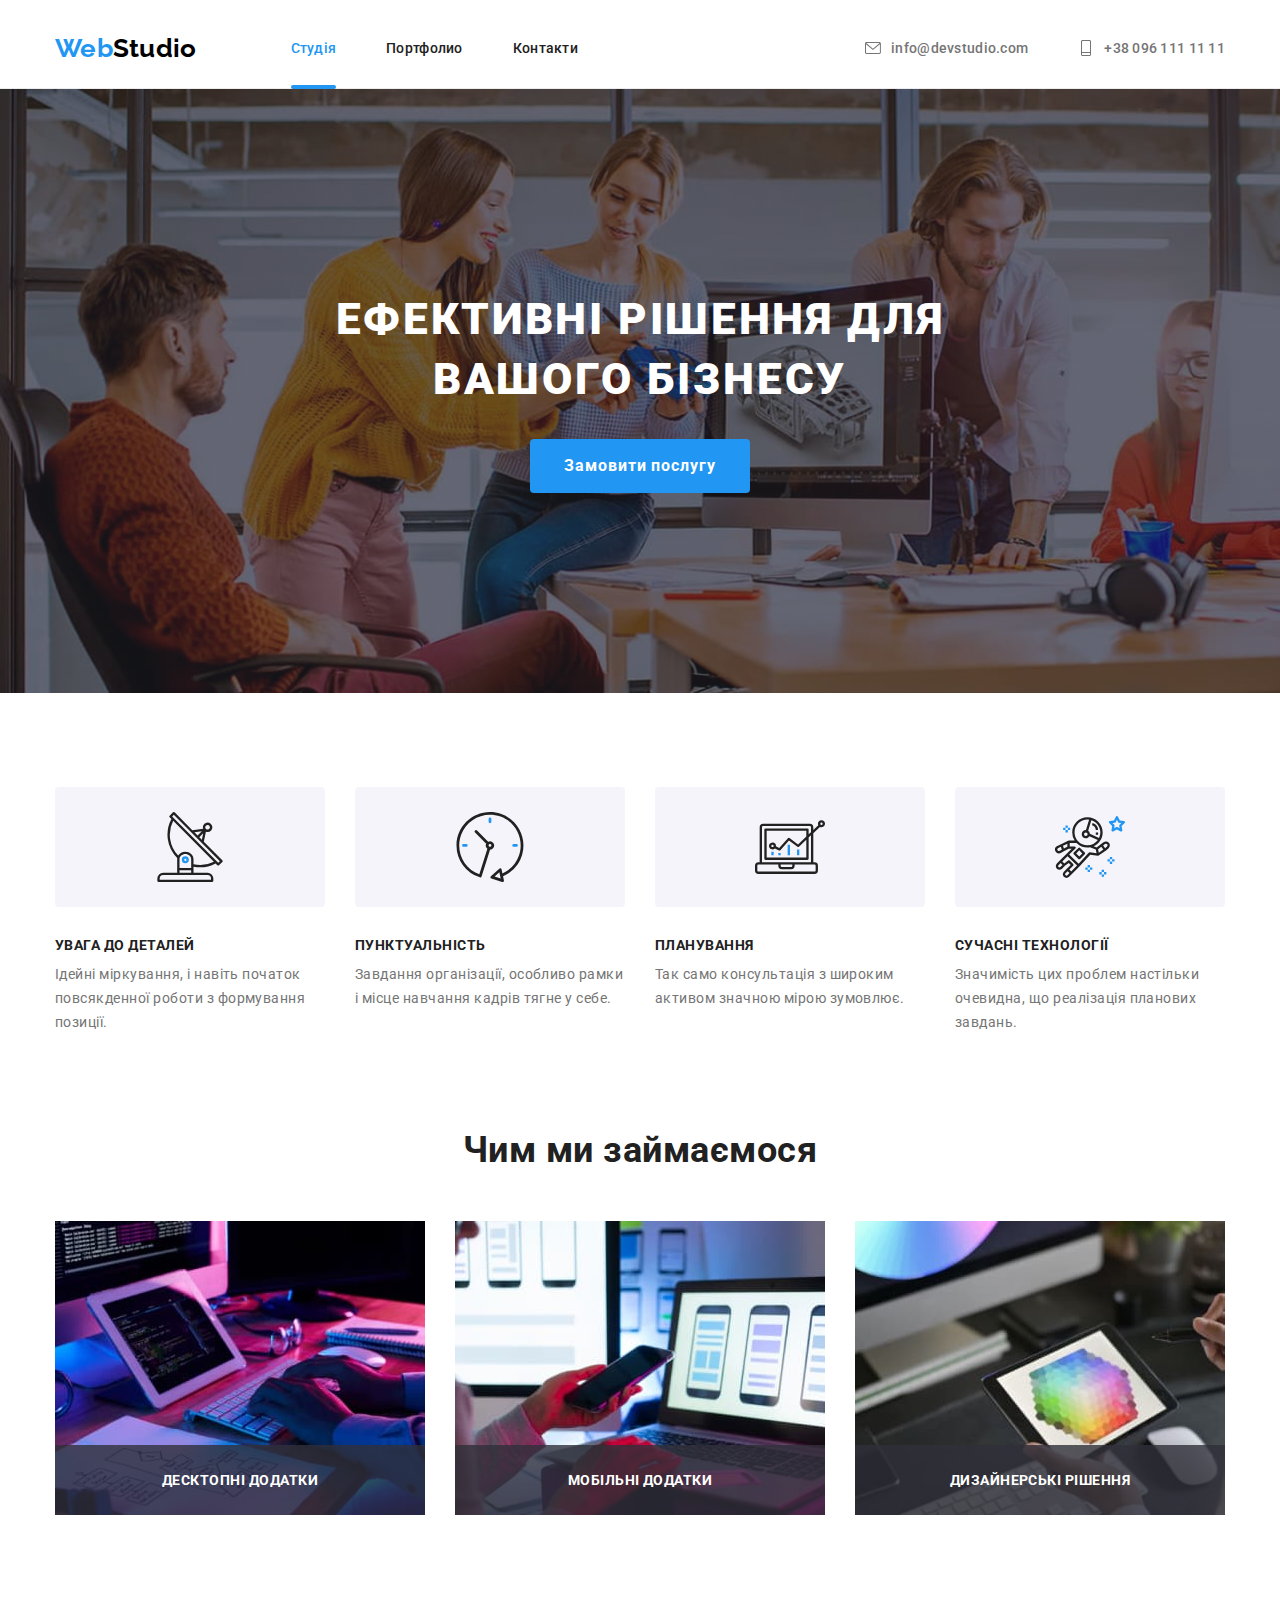
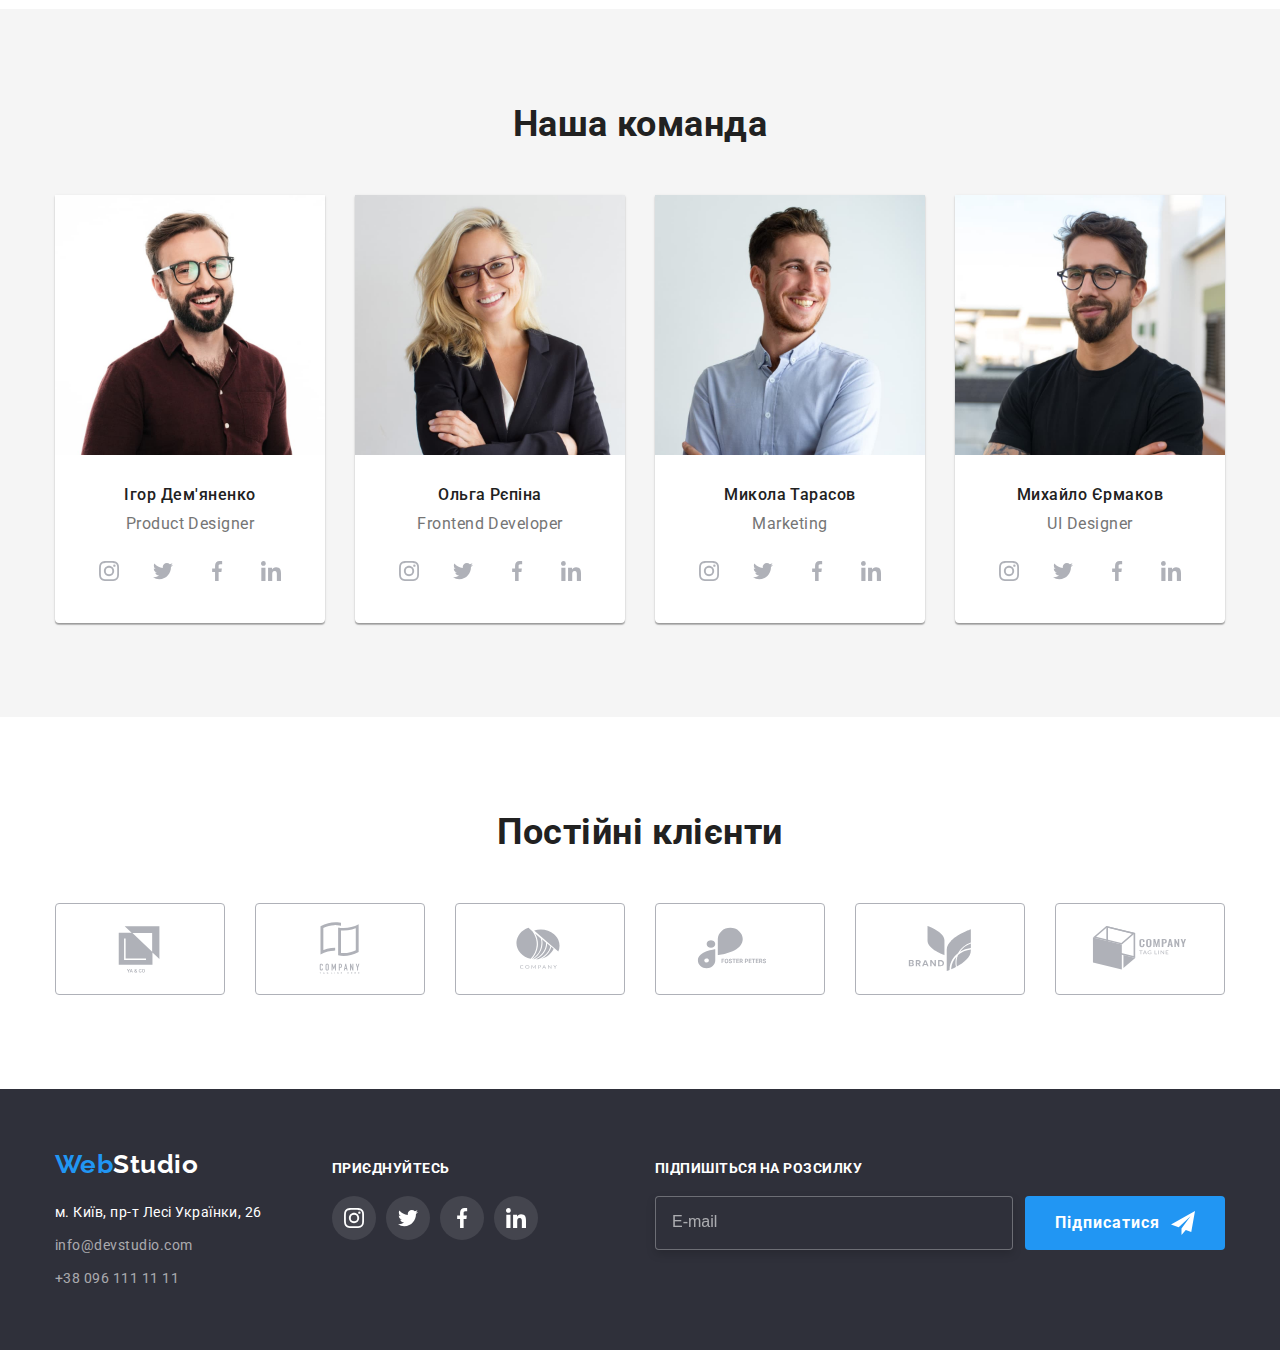
==== index.html @ abf43e85 "Робить копію сьомого дз" ====
<!DOCTYPE html>
<html lang="uk">
  <head>
    <meta charset="UTF-8" />
    <meta http-equiv="X-UA-Compatible" content="IE=edge" />
    <meta name="viewport" content="width=device-width, initial-scale=1.0" />
    <link
      href="https://fonts.googleapis.com/css2?family=Raleway:wght@700&family=Roboto:wght@400;500;700;900&display=swap"
      rel="stylesheet"
    />
    <link
      rel="stylesheet"
      href="https://cdnjs.cloudflare.com/ajax/libs/modern-normalize/1.1.0/modern-normalize.min.css"
      integrity="sha512-wpPYUAdjBVSE4KJnH1VR1HeZfpl1ub8YT/NKx4PuQ5NmX2tKuGu6U/JRp5y+Y8XG2tV+wKQpNHVUX03MfMFn9Q=="
      crossorigin="anonymous"
      referrerpolicy="no-referrer"
    />
    <link rel="stylesheet" href="./css/main.min.css" />
    <title>Web Studio</title>
  </head>

  <body>
    <!--Шапка сайта-->
    <header class="page-header">
      <div class="container">
        <a class="logo link" lang="en" href="index.html"
          >Web<span class="logo--header">Studio</span></a
        >
        <nav class="navigation">
          <ul class="navigation__list list">
            <li class="navigation__item">
              <a class="navigation__link navigation__link--active link" href="./index.html"
                >Студія</a
              >
            </li>
            <li class="navigation__item">
              <a class="navigation__link link" href="./portfolio.html">Портфолио</a>
            </li>
            <li class="navigation__item">
              <a class="navigation__link link" href="">Контакти</a>
            </li>
          </ul>
        </nav>
        <ul class="contacts__list list">
          <li class="contacts__item">
            <a class="contacts__link link" href="mailto:info@devstudio.com"
              >info@devstudio.com
              <svg class="contacts__icon">
                <use href="./images/icons.svg#icon-email"></use>
              </svg>
            </a>
          </li>
          <li class="contacts__item">
            <a class="contacts__link link" href="tel:+380961111111"
              >+38 096 111 11 11
              <svg class="contacts__icon">
                <use href="./images/icons.svg#icon-telephone"></use>
              </svg>
            </a>
          </li>
        </ul>
      </div>
    </header>
    <main>
      <!--Герой-->
      <section class="hero">
        <div class="hero__container">
          <h1 class="hero__header">
            Ефективні рішення для <br />
            вашого бізнесу
          </h1>
          <button class="button button--hero" type="button" data-modal-open>
            Замовити послугу
          </button>
        </div>
      </section>
      <!--Переваги-->
      <section class="advantages">
        <div class="container">
          <h2 class="visually-hidden">Особливості</h2>
          <ul class="advantages__list list">
            <li class="advantages__item">
              <div class="advantages__container">
                <svg class="advantages__icon">
                  <use href="./images/icons.svg#icon-antenna"></use>
                </svg>
              </div>
              <h3 class="advantages__title">Увага до деталей</h3>
              <p class="advantages__description">
                Ідейні міркування, і навіть початок повсякденної роботи з формування позиції.
              </p>
            </li>
            <li class="advantages__item">
              <div class="advantages__container">
                <svg class="advantages__icon">
                  <use href="./images/icons.svg#icon-clock"></use>
                </svg>
              </div>
              <h3 class="advantages__title">Пунктуальність</h3>
              <p class="advantages__description">
                Завдання організації, особливо рамки і місце навчання кадрів тягне у себе.
              </p>
            </li>
            <li class="advantages__item">
              <div class="advantages__container">
                <svg class="advantages__icon">
                  <use href="./images/icons.svg#icon-diagram"></use>
                </svg>
              </div>
              <h3 class="advantages__title">Планування</h3>
              <p class="advantages__description">
                Так само консультація з широким активом значною мірою зумовлює.
              </p>
            </li>
            <li class="advantages__item">
              <div class="advantages__container">
                <svg class="advantages__icon">
                  <use href="./images/icons.svg#icon-astronaut"></use>
                </svg>
              </div>
              <h3 class="advantages__title">Сучасні технології</h3>
              <p class="advantages__description">
                Значимість цих проблем настільки очевидна, що реалізація планових завдань.
              </p>
            </li>
          </ul>
        </div>
      </section>
      <!--Чим ми займаємося-->
      <section class="specialization basic-section">
        <div class="container">
          <h2 class="basic-header">Чим ми займаємося</h2>
          <ul class="specialization__list list">
            <li class="specialization__item">
              <img src="./images/box_1.jpg" alt="Розробка сайтів для ПК" width="370" height="294" />
              <div class="specialization__card">
                <p class="specialization__description">Десктопні додатки</p>
              </div>
            </li>
            <li class="specialization__item">
              <img
                src="./images/box_2.jpg"
                alt="Розробка мобільної версії сайтів"
                width="370"
                height="294"
              />
              <div class="specialization__card">
                <p class="specialization__description">Мобільні додатки</p>
              </div>
            </li>
            <li class="specialization__item">
              <img
                src="./images/box_3.jpg"
                alt="Розробка версії сайтів для планшетів"
                width="370"
                height="294"
              />
              <div class="specialization__card">
                <p class="specialization__description">Дизайнерські рішення</p>
              </div>
            </li>
          </ul>
        </div>
      </section>
      <!--Наша команда-->
      <section class="team basic-section">
        <div class="container">
          <h2 class="basic-header">Наша команда</h2>
          <ul class="team__list list">
            <li class="team__item">
              <img
                src="./images/team_card_1.jpg"
                alt="фото Ігор Дем'яненко"
                width="270"
                height="260"
              />
              <div class="team__card">
                <h3 class="team__name">Ігор Дем'яненко</h3>
                <p class="team__position" lang="en">Product Designer</p>
                <ul class="social-networks list">
                  <li class="social-networks__item">
                    <a
                      class="social-networks__link"
                      href="https://www.instagram.com/"
                      lang="en"
                      aria-label="ikon instagram"
                      target="_blank"
                      rel="noopener noreferrer nofollow"
                    >
                      <svg class="social-networks__icon">
                        <use href="./images/icons.svg#icon-instagram"></use>
                      </svg>
                    </a>
                  </li>
                  <li class="social-networks__item">
                    <a
                      class="social-networks__link"
                      href="https://twitter.com/"
                      lang="en"
                      aria-label="ikon twitter"
                      target="_blank"
                      rel="noopener noreferrer nofollow"
                    >
                      <svg class="social-networks__icon">
                        <use href="./images/icons.svg#icon-twitter"></use>
                      </svg>
                    </a>
                  </li>
                  <li class="social-networks__item">
                    <a
                      class="social-networks__link"
                      href="https://www.facebook.com/"
                      lang="en"
                      aria-label="ikon facebook"
                      target="_blank"
                      rel="noopener noreferrer nofollow"
                    >
                      <svg class="social-networks__icon">
                        <use href="./images/icons.svg#icon-facebook"></use>
                      </svg>
                    </a>
                  </li>
                  <li class="social-networks__item">
                    <a
                      class="social-networks__link"
                      href="https://ua.linkedin.com/"
                      lang="en"
                      aria-label="ikon linkedin"
                      target="_blank"
                      rel="noopener noreferrer nofollow"
                    >
                      <svg class="social-networks__icon">
                        <use href="./images/icons.svg#icon-linkedin"></use>
                      </svg>
                    </a>
                  </li>
                </ul>
              </div>
            </li>
            <li class="team__item">
              <img
                src="./images/team_card_2.jpg"
                alt="фото Ольга Рєпіна"
                width="270"
                height="260"
              />
              <div class="team__card">
                <h3 class="team__name">Ольга Рєпіна</h3>
                <p class="team__position" lang="en">Frontend Developer</p>
                <ul class="social-networks list">
                  <li class="social-networks__item">
                    <a
                      class="social-networks__link"
                      href="https://www.instagram.com/"
                      lang="en"
                      aria-label="ikon instagram"
                      target="_blank"
                      rel="noopener noreferrer nofollow"
                    >
                      <svg class="social-networks__icon">
                        <use href="./images/icons.svg#icon-instagram"></use>
                      </svg>
                    </a>
                  </li>
                  <li class="social-networks__item">
                    <a
                      class="social-networks__link"
                      href="https://twitter.com/"
                      lang="en"
                      aria-label="ikon twitter"
                      target="_blank"
                      rel="noopener noreferrer nofollow"
                    >
                      <svg class="social-networks__icon">
                        <use href="./images/icons.svg#icon-twitter"></use>
                      </svg>
                    </a>
                  </li>
                  <li class="social-networks__item">
                    <a
                      class="social-networks__link"
                      href="https://www.facebook.com/"
                      lang="en"
                      aria-label="ikon facebook"
                      target="_blank"
                      rel="noopener noreferrer nofollow"
                    >
                      <svg class="social-networks__icon">
                        <use href="./images/icons.svg#icon-facebook"></use>
                      </svg>
                    </a>
                  </li>
                  <li class="social-networks__item">
                    <a
                      class="social-networks__link"
                      href="https://ua.linkedin.com/"
                      lang="en"
                      aria-label="ikon linkedin"
                      target="_blank"
                      rel="noopener noreferrer nofollow"
                    >
                      <svg class="social-networks__icon">
                        <use href="./images/icons.svg#icon-linkedin"></use>
                      </svg>
                    </a>
                  </li>
                </ul>
              </div>
            </li>
            <li class="team__item">
              <img
                src="./images/team_card_3.jpg"
                alt="фото Микола Тарасов"
                width="270"
                height="260"
              />
              <div class="team__card">
                <h3 class="team__name">Микола Тарасов</h3>
                <p class="team__position" lang="en">Marketing</p>
                <ul class="social-networks list">
                  <li class="social-networks__item">
                    <a
                      class="social-networks__link"
                      href="https://www.instagram.com/"
                      lang="en"
                      aria-label="ikon instagram"
                      target="_blank"
                      rel="noopener noreferrer nofollow"
                    >
                      <svg class="social-networks__icon">
                        <use href="./images/icons.svg#icon-instagram"></use>
                      </svg>
                    </a>
                  </li>
                  <li class="social-networks__item">
                    <a
                      class="social-networks__link"
                      href="https://twitter.com/"
                      lang="en"
                      aria-label="ikon twitter"
                      target="_blank"
                      rel="noopener noreferrer nofollow"
                    >
                      <svg class="social-networks__icon">
                        <use href="./images/icons.svg#icon-twitter"></use>
                      </svg>
                    </a>
                  </li>
                  <li class="social-networks__item">
                    <a
                      class="social-networks__link"
                      href="https://www.facebook.com/"
                      lang="en"
                      aria-label="ikon facebook"
                      target="_blank"
                      rel="noopener noreferrer nofollow"
                    >
                      <svg class="social-networks__icon">
                        <use href="./images/icons.svg#icon-facebook"></use>
                      </svg>
                    </a>
                  </li>
                  <li class="social-networks__item">
                    <a
                      class="social-networks__link"
                      href="https://ua.linkedin.com/"
                      lang="en"
                      aria-label="ikon linkedin"
                      target="_blank"
                      rel="noopener noreferrer nofollow"
                    >
                      <svg class="social-networks__icon">
                        <use href="./images/icons.svg#icon-linkedin"></use>
                      </svg>
                    </a>
                  </li>
                </ul>
              </div>
            </li>
            <li class="team__item">
              <img
                src="./images/team_card_4.jpg"
                alt="фото Михайло Єрмаков"
                width="270"
                height="260"
              />
              <div class="team__card">
                <h3 class="team__name">Михайло Єрмаков</h3>
                <p class="team__position" lang="en">UI Designer</p>
                <ul class="social-networks list">
                  <li class="social-networks__item">
                    <a
                      class="social-networks__link"
                      href="https://www.instagram.com/"
                      lang="en"
                      aria-label="ikon instagram"
                      target="_blank"
                      rel="noopener noreferrer nofollow"
                    >
                      <svg class="social-networks__icon">
                        <use href="./images/icons.svg#icon-instagram"></use>
                      </svg>
                    </a>
                  </li>
                  <li class="social-networks__item">
                    <a
                      class="social-networks__link"
                      href="https://twitter.com/"
                      lang="en"
                      aria-label="ikon twitter"
                      target="_blank"
                      rel="noopener noreferrer nofollow"
                    >
                      <svg class="social-networks__icon">
                        <use href="./images/icons.svg#icon-twitter"></use>
                      </svg>
                    </a>
                  </li>
                  <li class="social-networks__item">
                    <a
                      class="social-networks__link"
                      href="https://www.facebook.com/"
                      lang="en"
                      aria-label="ikon facebook"
                      target="_blank"
                      rel="noopener noreferrer nofollow"
                    >
                      <svg class="social-networks__icon">
                        <use href="./images/icons.svg#icon-facebook"></use>
                      </svg>
                    </a>
                  </li>
                  <li class="social-networks__item">
                    <a
                      class="social-networks__link"
                      href="https://ua.linkedin.com/"
                      lang="en"
                      aria-label="ikon linkedin"
                      target="_blank"
                      rel="noopener noreferrer nofollow"
                    >
                      <svg class="social-networks__icon">
                        <use href="./images/icons.svg#icon-linkedin"></use>
                      </svg>
                    </a>
                  </li>
                </ul>
              </div>
            </li>
          </ul>
        </div>
      </section>
      <!-- Клієнти -->
      <section class="clients basic-section">
        <div class="container">
          <h2 class="basic-header">Постійні клієнти</h2>
          <ul class="clients__list list">
            <li class="clients__item">
              <a class="clients__link" href="">
                <svg class="clients__icon">
                  <use href="./images/icons.svg#icon-client_1"></use>
                </svg>
              </a>
            </li>
            <li class="clients__item">
              <a class="clients__link" href="">
                <svg class="clients__icon">
                  <use href="./images/icons.svg#icon-client_2"></use>
                </svg>
              </a>
            </li>
            <li class="clients__item">
              <a class="clients__link" href="">
                <svg class="clients__icon">
                  <use href="./images/icons.svg#icon-client_3"></use>
                </svg>
              </a>
            </li>
            <li class="clients__item">
              <a class="clients__link" href="">
                <svg class="clients__icon">
                  <use href="./images/icons.svg#icon-client_4"></use>
                </svg>
              </a>
            </li>
            <li class="clients__item">
              <a class="clients__link" href="">
                <svg class="clients__icon">
                  <use href="./images/icons.svg#icon-client_5"></use>
                </svg>
              </a>
            </li>
            <li class="clients__item">
              <a class="clients__link" href="">
                <svg class="clients__icon">
                  <use href="./images/icons.svg#icon-client_6"></use>
                </svg>
              </a>
            </li>
          </ul>
        </div>
      </section>
    </main>
    <!--Підвал-->
    <footer class="page-footer">
      <div class="container">
        <div class="footer-contacts-container">
          <a class="logo link" lang="en" href="index.html"
            >Web<span class="logo--footer">Studio</span></a
          >
          <address class="footer-contacts">
            <ul class="footer-contacts__list list">
              <li class="footer-contacts__item">
                <a
                  class="footer-contacts__link_map link"
                  href="https://goo.gl/maps/CPtrU1FHBa2aNyZL9"
                  target="_blank"
                  rel="noopener noreferrer nofollow"
                  >м. Київ, пр-т Лесі Українки, 26</a
                >
              </li>
              <li class="footer-contacts__item">
                <a class="footer-contacts__link link" href="mailto:info@devstudio.com"
                  >info@devstudio.com</a
                >
              </li>
              <li class="footer-contacts__item">
                <a class="footer-contacts__link link" href="tel:+380961111111">+38 096 111 11 11</a>
              </li>
            </ul>
          </address>
        </div>
        <div class="footer-social-container">
          <strong class="footer-header">Приєднуйтесь</strong>
          <ul class="social-networks list">
            <li class="social-networks__item">
              <a
                class="social-networks__link social-networks__link-footer"
                href="https://www.instagram.com/"
                lang="en"
                aria-label="ikon instagram"
                target="_blank"
                rel="noopener noreferrer nofollow"
              >
                <svg class="social-networks__icon social-networks__icon_footer">
                  <use href="./images/icons.svg#icon-instagram"></use>
                </svg>
              </a>
            </li>
            <li class="social-networks__item">
              <a
                class="social-networks__link social-networks__link-footer"
                href="https://twitter.com/"
                lang="en"
                aria-label="ikon twitter"
                target="_blank"
                rel="noopener noreferrer nofollow"
              >
                <svg class="social-networks__icon social-networks__icon_footer">
                  <use href="./images/icons.svg#icon-twitter"></use>
                </svg>
              </a>
            </li>
            <li class="social-networks__item">
              <a
                class="social-networks__link social-networks__link-footer"
                href="https://www.facebook.com/"
                lang="en"
                aria-label="ikon facebook"
                target="_blank"
                rel="noopener noreferrer nofollow"
              >
                <svg class="social-networks__icon social-networks__icon_footer">
                  <use href="./images/icons.svg#icon-facebook"></use>
                </svg>
              </a>
            </li>
            <li class="social-networks__item">
              <a
                class="social-networks__link social-networks__link-footer"
                href="https://ua.linkedin.com/"
                lang="en"
                aria-label="ikon linkedin"
                target="_blank"
                rel="noopener noreferrer nofollow"
              >
                <svg class="social-networks__icon social-networks__icon_footer">
                  <use href="./images/icons.svg#icon-linkedin"></use>
                </svg>
              </a>
            </li>
          </ul>
        </div>
        <form class="footer-form">
          <strong class="footer-header">Підпишіться на розсилку</strong>
          <div class="footer-form__position">
            <input
              class="footer-form__input"
              type="email"
              name="user_email"
              placeholder="E-mail"
              required
            />
            <button class="button button--footer-form" type="submit">
              Підписатися
              <svg class="button--footer-form-icon">
                <use href="./images/icons.svg#icon-send"></use>
              </svg>
            </button>
          </div>
        </form>
      </div>
    </footer>
    <div class="backdrop is-hidden" data-modal>
      <div class="modal-window">
        <button class="modal-window__close-button" type="button" data-modal-close>
          <svg class="modal-window__close-icon">
            <use href="./images/icons.svg#icon-close"></use>
          </svg>
        </button>
        <p class="modal-form-header">Залиште свої дані, ми вам передзвонимо</p>
        <form class="modal-form">
          <label class="modal-form__field">
            <span class="modal-form__name">Ім'я</span>
            <span class="modal-form__position">
              <input
                class="modal-form__input"
                type="text"
                required
                pattern="[a-zA-Zа-яА-ЯіІїЇ]+"
                name="user_name"
              />
              <svg class="modal-form__icon" width="18px" height="18px">
                <use href="./images/icons.svg#icon-form-name"></use>
              </svg>
            </span>
          </label>
          <label class="modal-form__field">
            <span class="modal-form__name">Телефон</span>
            <span class="modal-form__position">
              <input
                class="modal-form__input"
                type="tel"
                required
                pattern="[0-9]{3}-[0-9]{3}-[0-9]{2}-[0-9]{2}"
                title="xxx-xxx-xx-xx"
                name="user_phone"
              />
              <svg class="modal-form__icon" width="18px" height="18px">
                <use href="./images/icons.svg#icon-form-phone"></use>
              </svg>
            </span>
          </label>
          <label class="modal-form__field">
            <span class="modal-form__name">Пошта</span>
            <span class="modal-form__position">
              <input class="modal-form__input" type="email" name="user_email" />
              <svg class="modal-form__icon" width="18px" height="18px">
                <use href="./images/icons.svg#icon-form-email"></use>
              </svg>
            </span>
          </label>
          <label class="modal-form__message">
            <span class="modal-form__name">Коментар</span>
            <textarea
              class="modal-form__user-message"
              name="user_message"
              placeholder="Введіть текст"
            ></textarea>
          </label>
          <label class="modal-form__check">
            <input
              class="modal-form__base-checkbox"
              type="checkbox"
              name="privacy_policy"
              required
            />
            <svg class="modal-form__custom-checkbox">
              <use
                class="modal-form__custom-checkbox--on"
                href="./images/icons.svg#icon-check"
              ></use></svg
            >Погоджуюся з розсилкою та приймаю
            <a href="" class="modal-form__privacy-policy">Умови договору</a>
          </label>
          <button class="button button--form" type="submit">Відправити</button>
        </form>
      </div>
    </div>
    <script src="./js/modal.js"></script>
  </body>
</html>
---- css/main.min.css ----
:root{--header-color: #212121;--text-color: #757575;--accent-color: #2196f3;--logo-color: #000000;--text-color-secondary: #ffffff;--background-hero-footer: #2f303a;--background-section-basic: #f5f5f5;--background-section-secondary: #f5f4fa;--transition-dur-tim: 250ms cubic-bezier(0.4, 0, 0.2, 1)}.visually-hidden{position:absolute;white-space:nowrap;width:1px;height:1px;overflow:hidden;border:0;padding:0;clip:rect(0 0 0 0);clip-path:inset(50%);margin:-1px}html{box-sizing:border-box}*,*::before,*::after{box-sizing:inherit}h1,h2,h3,h4,h5,h6,p{margin:0}img{display:block;max-width:100%;height:auto}body{font-family:Roboto,sans-serif;letter-spacing:.03em;color:var(--header-color);margin-left:auto;margin-right:auto}.link{text-decoration:none}.list{list-style:none;margin:0;padding:0}.basic-header{font-weight:700;font-size:36px;line-height:1.1666666667;text-align:center;margin-bottom:50px}.basic-section{padding-top:94px;padding-bottom:94px}.container{width:1200px;padding-left:15px;padding-right:15px;margin-left:auto;margin-right:auto}.logo{font-weight:700;font-size:26px;line-height:1.1923076923;color:var(--accent-color);font-family:Raleway,sans-serif;display:inline-block}.navigation{margin-left:94px}.navigation__list{display:flex}.navigation__item+.navigation__item{margin-left:50px}.navigation__link{display:block;padding-top:32px;padding-bottom:32px;color:var(--header-color);transition:color var(--transition-dur-tim)}.navigation__link:focus,.navigation__link:hover{color:var(--accent-color)}.contacts__list{display:flex;margin-left:auto}.contacts__item+.contacts__item{margin-left:50px}.contacts__link{display:flex;flex-direction:row-reverse;align-items:center;color:var(--text-color);padding-top:32px;padding-bottom:32px;transition:color var(--transition-dur-tim)}.contacts__link:hover,.contacts__link:focus{color:var(--accent-color)}.contacts__icon{width:16px;height:16px;fill:var(--text-color);margin-right:10px;transition:fill var(--transition-dur-tim)}.contacts__link:hover .contacts__icon,.contacts__link:focus .contacts__icon{fill:var(--accent-color)}.navigation__link--active{position:relative;color:var(--accent-color)}.navigation__link--active::after{content:"";position:absolute;bottom:-1px;left:0;width:100%;height:4px;border-radius:4px;background-color:var(--accent-color)}.button{color:var(--text-color-secondary);background-color:var(--accent-color);font-weight:700;font-size:16px;line-height:1.875;font-family:inherit;letter-spacing:.06em;text-align:center;border-radius:4px;cursor:pointer;border-color:rgba(0,0,0,0);transition:background-color var(--transition-dur-tim)}.button:hover,.button:focus{background-color:#188ce8}.social-networks{display:flex;justify-content:center;gap:10px}.social-networks__link{display:flex;justify-content:center;align-items:center;height:44px;width:44px;border-radius:50%;transition:background-color var(--transition-dur-tim)}.social-networks__link:hover,.social-networks__link:focus{background-color:var(--accent-color)}.social-networks__icon{width:20px;height:20px;fill:#afb1b8;transition:fill var(--transition-dur-tim)}.social-networks__link:hover .social-networks__icon,.social-networks__link:focus .social-networks__icon{fill:var(--text-color-secondary)}.footer-contacts{margin-top:20px}.footer-contacts__link_map{color:var(--text-color-secondary);font-style:normal;transition:color var(--transition-dur-tim)}.footer-contacts__link_map:hover,.footer-contacts__link_map:focus{color:var(--accent-color)}.footer-contacts__item+.footer-contacts__item{margin-top:9px}.footer-contacts__link{color:rgba(255,255,255,.6);font-style:normal;transition:color var(--transition-dur-tim)}.footer-contacts__link:focus,.footer-contacts__link:hover{color:var(--accent-color)}.footer-social-container{margin-left:70px}.social-networks__link-footer{background-color:rgba(255,255,255,.1)}.social-networks__icon_footer{fill:var(--text-color-secondary)}.footer-form{margin-left:auto;width:570px}.footer-form__position{display:flex}.footer-form__input{color:var(--text-color-secondary);background-color:#2f303a;width:358px;padding:15px 16px;border:1px solid rgba(255,255,255,.3);filter:drop-shadow(0px 4px 4px rgba(0, 0, 0, 0.15));border-radius:4px}.footer-form__input::placeholder{font-size:16px;line-height:1.25;color:rgba(255,255,255,.6)}.button--footer-form{display:flex;align-items:center;justify-content:space-between;width:200px;padding:10px 28px;margin-left:12px}.button--footer-form-icon{width:24px;height:24px}.backdrop{position:fixed;top:0;left:0;width:100%;height:100%;z-index:100;background-color:rgba(0,0,0,.2)}.backdrop.is-hidden{visibility:hidden;opacity:0;pointer-events:none}.modal-window{width:528px;position:absolute;top:50%;left:50%;transform:translate(-50%, -50%);padding:40px;background:#fff;box-shadow:0px 1px 3px rgba(0,0,0,.12),0px 1px 1px rgba(0,0,0,.14),0px 2px 1px rgba(0,0,0,.2);border-radius:4px}.modal-window__close-button{position:absolute;right:8px;top:8px;display:flex;justify-content:center;align-items:center;height:30px;width:30px;border-radius:50%;padding:0;cursor:pointer;border:1px solid rgba(0,0,0,.1);background-color:rgba(0,0,0,0);transition:border var(--transition-dur-tim)}.modal-window__close-button:focus,.modal-window__close-button:hover{outline:none;border:1px solid var(--accent-color)}.modal-window__close-icon{height:11px;width:11px;transition:fill var(--transition-dur-tim)}.modal-window__close-button:focus .modal-window__close-icon,.modal-window__close-button:hover .modal-window__close-icon{fill:var(--accent-color)}.modal-form-header{font-weight:700;font-size:20px;line-height:1.15;text-align:center;color:#212121;margin-bottom:12px}.modal-form{display:flex;flex-direction:column}.modal-form__field{margin-bottom:10px}.modal-form__name{display:block;font-weight:400;font-size:12px;line-height:1.15;letter-spacing:.01em;color:var(--text-color);margin-bottom:4px}.modal-form__position{position:relative;display:block}.modal-form__input{width:100%;height:40px;border:1px solid rgba(33,33,33,.2);border-radius:4px;padding-left:42px;transition:border-color var(--transition-dur-tim)}.modal-form__input:focus{outline:none;border-color:var(--accent-color)}.modal-form__icon{position:absolute;top:50%;transform:translateY(-50%);left:12px;transition:fill var(--transition-dur-tim)}.modal-form__input:focus+.modal-form__icon{fill:var(--accent-color)}.modal-form__user-message{height:120px;width:100%;padding:12px 16px;margin-bottom:20px;border:1px solid rgba(33,33,33,.2);border-radius:4px;resize:none;transition:border-color var(--transition-dur-tim)}.modal-form__user-message:focus{outline:none;border-color:var(--accent-color)}.modal-form__user-message::placeholder{font-weight:400;font-size:12px;line-height:1.16;letter-spacing:.01em;color:rgba(117,117,117,.5)}.modal-form__check{margin-bottom:30px;font-size:14px;line-height:1.7;color:var(--text-color)}.modal-form__base-checkbox{appearance:none;position:absolute}.modal-form__custom-checkbox{width:16px;height:15px;margin-left:12px;margin-right:7px;border-radius:2px;border:2px solid var(--header-color);cursor:pointer}.modal-form__base-checkbox:focus+.modal-form__custom-checkbox{border:2px solid var(--accent-color)}.modal-form__base-checkbox:checked+.modal-form__custom-checkbox{border:none}.modal-form__custom-checkbox--on{display:none}.modal-form__base-checkbox:checked+.modal-form__custom-checkbox>.modal-form__custom-checkbox--on{display:block}.modal-form__privacy-policy{color:var(--accent-color)}.modal-form__privacy-policy:hover{text-decoration:none}.button--form{width:200px;margin-right:auto;margin-left:auto;padding:10px 52px;box-shadow:0px 4px 4px rgba(0,0,0,.15)}.logo--header{color:var(--logo-color)}.page-header{font-weight:500;font-size:14px;line-height:1.1428571429;letter-spacing:.02em;border-color:var(--background-section-basic);border-bottom:1px solid #ececec}.page-header .container{display:flex;align-items:center}.hero__container{background-image:linear-gradient(rgba(47, 48, 58, 0.4), rgba(47, 48, 58, 0.4)),url(../images/hero.jpg);background-color:#c4c4c4;background-size:cover;max-width:1600px;margin-left:auto;margin-right:auto;padding-top:200px;padding-bottom:200px}.hero__header{color:var(--text-color-secondary);font-weight:900;font-size:44px;line-height:1.3636363636;text-transform:uppercase;letter-spacing:.06em;text-align:center;margin-bottom:30px}.button--hero{display:block;padding:10px 32px;margin-right:auto;margin-left:auto}.advantages{padding-top:94px}.advantages__list{display:flex;gap:30px}.advantages__item{flex-basis:calc((100% - 90px)/4)}.advantages__container{display:flex;justify-content:center;align-items:center;height:120px;width:100%;background:var(--background-section-secondary);border-radius:4px;margin-bottom:30px}.advantages__icon{width:70px;height:70px}.advantages__title{font-weight:700;font-size:14px;line-height:1.1428571429;text-transform:uppercase;margin-bottom:10px}.advantages__description{font-weight:400;font-size:14px;line-height:1.7142857143;color:var(--text-color);font-size:14px;line-height:1.71}.specialization__list{display:flex;gap:30px}.specialization__item{position:relative;flex-basis:calc((100% - 60px)/3)}.specialization__card{position:absolute;bottom:0;width:100%;height:70px;display:flex;align-items:center;justify-content:center;background-color:rgba(47,48,58,.8)}.specialization__description{font-weight:700;font-size:14px;line-height:1.1428571429;text-transform:uppercase;color:var(--text-color-secondary)}.team{background:var(--background-section-basic)}.team__list{display:flex;flex-wrap:wrap;gap:30px}.team__item{flex-basis:calc((100% - 90px)/4);background-color:var(--text-color-secondary);box-shadow:0px 1px 3px rgba(0,0,0,.12),0px 1px 1px rgba(0,0,0,.14),0px 2px 1px rgba(0,0,0,.2);border-radius:0px 0px 4px 4px}.team__card{padding-top:30px;padding-bottom:30px}.team__name{font-weight:500;font-size:16px;line-height:1.1875;text-align:center;margin-bottom:10px}.team__position{color:var(--text-color);font-size:16px;line-height:1.19;text-align:center;margin-bottom:16px}.clients__list{display:flex;column-gap:30px;justify-content:space-between}.clients__item{width:calc((100% - 150px)/6)}.clients__link{display:flex;height:92px;justify-content:center;align-items:center;border:1px solid #afb1b8;border-radius:4px;transition:border var(--transition-dur-tim)}.clients__link:hover,.clients__link:focus{border:1px solid var(--accent-color)}.clients__icon{width:106px;height:60px;fill:#afb1b8;transition:fill var(--transition-dur-tim)}.clients__link:hover .clients__icon,.clients__link:focus .clients__icon{fill:var(--accent-color)}.page-footer{padding-top:60px;padding-bottom:60px;background-color:var(--background-hero-footer);font-weight:400;font-size:14px;line-height:1.7142857143}.page-footer .container{display:flex;align-items:baseline}.footer-header{display:block;font-weight:700;font-size:14px;line-height:1.1428571429;text-transform:uppercase;color:var(--text-color-secondary);margin-bottom:20px}.logo--footer{color:var(--text-color-secondary)}.selection-buttons{display:flex;justify-content:center;margin-bottom:50px}.selection-buttons__item+.selection-buttons__item{margin-left:8px}.selection-buttons__projects{padding:6px 22px;background-color:var(--background-section-secondary);color:var(--header-color);font-weight:500;font-size:16px;line-height:1.625;transition:background-color var(--transition-dur-tim),color var(--transition-dur-tim),box-shadow var(--transition-dur-tim)}.selection-buttons__projects:hover,.selection-buttons__projects:focus{background-color:var(--accent-color);color:var(--text-color-secondary);box-shadow:0px 3px 1px rgba(0,0,0,.1),0px 1px 2px rgba(0,0,0,.08),0px 2px 2px rgba(0,0,0,.12)}.button--current{background-color:var(--accent-color);color:var(--text-color-secondary);box-shadow:0px 3px 1px rgba(0,0,0,.1),0px 1px 2px rgba(0,0,0,.08),0px 2px 2px rgba(0,0,0,.12)}.projects-list{display:flex;flex-wrap:wrap;gap:30px}.projects-list__item{flex-basis:calc((100% - 60px)/3)}.projects-list__link{display:block;transition:box-shadow var(--transition-dur-tim)}.projects-list__link:hover,.projects-list__link:focus{box-shadow:0px 1px 1px rgba(0,0,0,.12),0px 4px 4px rgba(0,0,0,.06),1px 4px 6px rgba(0,0,0,.16)}.projects-list__link:hover .description,.projects-list__link:focus .description{transform:translateY(0%)}.short-description{padding:20px 24px;border-left:1px solid #eee;border-right:1px solid #eee;border-bottom:1px solid #eee}.short-description__title{color:var(--header-color);font-weight:700;font-size:18px;line-height:2;letter-spacing:.06em;margin-bottom:4px}.short-description__text{color:var(--text-color);font-weight:400;font-size:16px;line-height:1.875;margin:0}.position-description{position:relative;overflow:hidden}.description{position:absolute;top:0;transform:translateY(100%);height:100%;width:100%;padding:0 24px;display:flex;align-items:center;background-color:rgba(33,150,243,.9);transition:transform var(--transition-dur-tim);overflow:auto}.description__text{font-weight:400;font-size:18px;line-height:1.5555555556;color:var(--text-color-secondary)}/*# sourceMappingURL=main.min.css.map */
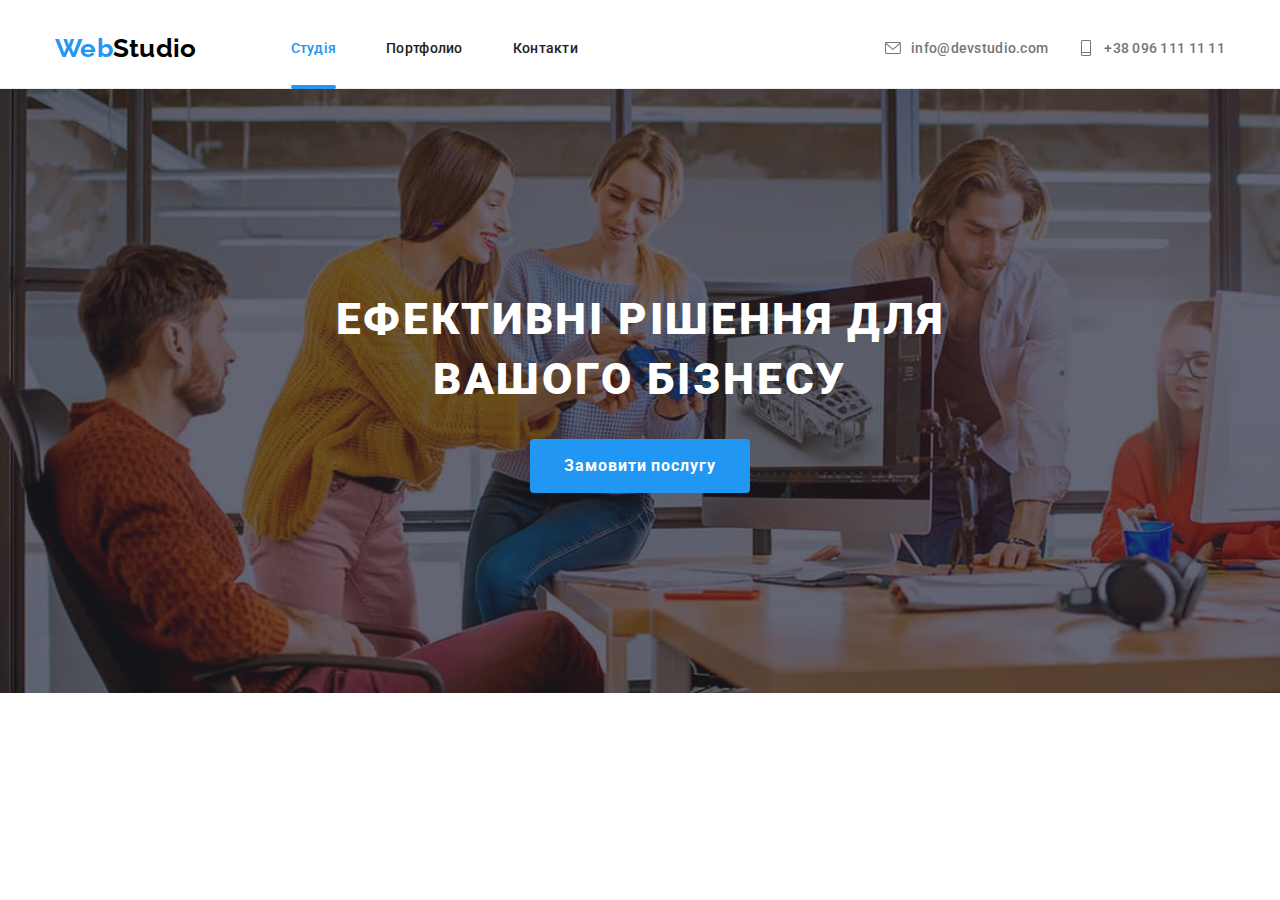
==== commit c6e40612: "Додає адаптивний хедер до головної сторіки" ====
--- a/index.html
+++ b/index.html
@@ -18,7 +18,6 @@
     <link rel="stylesheet" href="./css/main.min.css" />
     <title>Web Studio</title>
   </head>
-
   <body>
     <!--Шапка сайта-->
     <header class="page-header">
@@ -41,6 +40,11 @@
             </li>
           </ul>
         </nav>
+        <button class="open-mobile-menu-button js-open-menu" type="button" data-mobile-open>
+          <svg class="open-mobile-menu-icon">
+            <use href="./images/icons.svg#icon-open-mobile-menu"></use>
+          </svg>
+        </button>
         <ul class="contacts__list list">
           <li class="contacts__item">
             <a class="contacts__link link" href="mailto:info@devstudio.com"
@@ -60,6 +64,88 @@
           </li>
         </ul>
       </div>
+      <div class="mobile-menu js-menu-container">
+        <div class="container mobile-menu__container">
+          <button class="mobile-menu__close-button js-close-menu" type="button">
+            <svg class="mobile-menu__close-icon">
+              <use href="./images/icons.svg#icon-close"></use>
+            </svg>
+          </button>
+          <ul class="mobile-menu__nav-list list">
+            <li class="mobile-menu__nav-item">
+              <a
+                class="mobile-menu__nav-link mobile-menu__nav-link--active link"
+                href="./index.html"
+                >Студія</a
+              >
+            </li>
+            <li class="mobile-menu__nav-item">
+              <a class="mobile-menu__nav-link link" href="./portfolio.html">Портфолио</a>
+            </li>
+            <li class="mobile-menu__nav-item">
+              <a class="mobile-menu__nav-link link" href="">Контакти</a>
+            </li>
+          </ul>
+          <ul class="mobile-menu__contacts-list list">
+            <li class="mobile-menu__contacts-item">
+              <a class="mobile-menu__contacts-link-tel link" href="tel:+380961111111"
+                >+38 096 111 11 11</a
+              >
+            </li>
+            <li class="mobile-menu__contacts-item">
+              <a class="mobile-menu__contacts-link-mail link" href="mailto:info@devstudio.com"
+                >info@devstudio.com</a
+              >
+            </li>
+          </ul>
+          <ul class="mobile-menu__social-networks list">
+            <li class="mobile-menu__social-networks-item">
+              <a
+                class="mobile-menu__social-networks-link link"
+                href="https://www.instagram.com/"
+                lang="en"
+                aria-label="ikon instagram"
+                target="_blank"
+                rel="noopener noreferrer nofollow"
+                >instagram
+              </a>
+            </li>
+            <li class="mobile-menu__social-networks-item">
+              <a
+                class="mobile-menu__social-networks-link link"
+                href="https://twitter.com/"
+                lang="en"
+                aria-label="ikon twitter"
+                target="_blank"
+                rel="noopener noreferrer nofollow"
+                >twitter
+              </a>
+            </li>
+            <li class="mobile-menu__social-networks-item">
+              <a
+                class="mobile-menu__social-networks-link link"
+                href="https://www.facebook.com/"
+                lang="en"
+                aria-label="ikon facebook"
+                target="_blank"
+                rel="noopener noreferrer nofollow"
+                >facebook
+              </a>
+            </li>
+            <li class="mobile-menu__social-networks-item">
+              <a
+                class="mobile-menu__social-networks-link link"
+                href="https://ua.linkedin.com/"
+                lang="en"
+                aria-label="ikon linkedin"
+                target="_blank"
+                rel="noopener noreferrer nofollow"
+                >linkedin
+              </a>
+            </li>
+          </ul>
+        </div>
+      </div>
     </header>
     <main>
       <!--Герой-->
@@ -75,7 +161,7 @@
         </div>
       </section>
       <!--Переваги-->
-      <section class="advantages">
+      <!-- <section class="advantages">
         <div class="container">
           <h2 class="visually-hidden">Особливості</h2>
           <ul class="advantages__list list">
@@ -125,9 +211,9 @@
             </li>
           </ul>
         </div>
-      </section>
+      </section> -->
       <!--Чим ми займаємося-->
-      <section class="specialization basic-section">
+      <!-- <section class="specialization basic-section">
         <div class="container">
           <h2 class="basic-header">Чим ми займаємося</h2>
           <ul class="specialization__list list">
@@ -161,9 +247,9 @@
             </li>
           </ul>
         </div>
-      </section>
+      </section> -->
       <!--Наша команда-->
-      <section class="team basic-section">
+      <!-- <section class="team basic-section">
         <div class="container">
           <h2 class="basic-header">Наша команда</h2>
           <ul class="team__list list">
@@ -449,9 +535,9 @@
             </li>
           </ul>
         </div>
-      </section>
+      </section> -->
       <!-- Клієнти -->
-      <section class="clients basic-section">
+      <!-- <section class="clients basic-section">
         <div class="container">
           <h2 class="basic-header">Постійні клієнти</h2>
           <ul class="clients__list list">
@@ -499,10 +585,10 @@
             </li>
           </ul>
         </div>
-      </section>
+      </section> -->
     </main>
-    <!--Підвал-->
-    <footer class="page-footer">
+    <!-- Підвал -->
+    <!-- <footer class="page-footer">
       <div class="container">
         <div class="footer-contacts-container">
           <a class="logo link" lang="en" href="index.html"
@@ -610,8 +696,8 @@
           </div>
         </form>
       </div>
-    </footer>
-    <div class="backdrop is-hidden" data-modal>
+    </footer> -->
+    <!-- <div class="backdrop is-hidden" data-modal>
       <div class="modal-window">
         <button class="modal-window__close-button" type="button" data-modal-close>
           <svg class="modal-window__close-icon">
@@ -686,7 +772,8 @@
           <button class="button button--form" type="submit">Відправити</button>
         </form>
       </div>
-    </div>
+    </div> -->
     <script src="./js/modal.js"></script>
+    <script src="./js/mobile-menu.js"></script>
   </body>
 </html>
--- a/css/main.min.css
+++ b/css/main.min.css
@@ -1 +1 @@
-:root{--header-color: #212121;--text-color: #757575;--accent-color: #2196f3;--logo-color: #000000;--text-color-secondary: #ffffff;--background-hero-footer: #2f303a;--background-section-basic: #f5f5f5;--background-section-secondary: #f5f4fa;--transition-dur-tim: 250ms cubic-bezier(0.4, 0, 0.2, 1)}.visually-hidden{position:absolute;white-space:nowrap;width:1px;height:1px;overflow:hidden;border:0;padding:0;clip:rect(0 0 0 0);clip-path:inset(50%);margin:-1px}html{box-sizing:border-box}*,*::before,*::after{box-sizing:inherit}h1,h2,h3,h4,h5,h6,p{margin:0}img{display:block;max-width:100%;height:auto}body{font-family:Roboto,sans-serif;letter-spacing:.03em;color:var(--header-color);margin-left:auto;margin-right:auto}.link{text-decoration:none}.list{list-style:none;margin:0;padding:0}.basic-header{font-weight:700;font-size:36px;line-height:1.1666666667;text-align:center;margin-bottom:50px}.basic-section{padding-top:94px;padding-bottom:94px}.container{width:1200px;padding-left:15px;padding-right:15px;margin-left:auto;margin-right:auto}.logo{font-weight:700;font-size:26px;line-height:1.1923076923;color:var(--accent-color);font-family:Raleway,sans-serif;display:inline-block}.navigation{margin-left:94px}.navigation__list{display:flex}.navigation__item+.navigation__item{margin-left:50px}.navigation__link{display:block;padding-top:32px;padding-bottom:32px;color:var(--header-color);transition:color var(--transition-dur-tim)}.navigation__link:focus,.navigation__link:hover{color:var(--accent-color)}.contacts__list{display:flex;margin-left:auto}.contacts__item+.contacts__item{margin-left:50px}.contacts__link{display:flex;flex-direction:row-reverse;align-items:center;color:var(--text-color);padding-top:32px;padding-bottom:32px;transition:color var(--transition-dur-tim)}.contacts__link:hover,.contacts__link:focus{color:var(--accent-color)}.contacts__icon{width:16px;height:16px;fill:var(--text-color);margin-right:10px;transition:fill var(--transition-dur-tim)}.contacts__link:hover .contacts__icon,.contacts__link:focus .contacts__icon{fill:var(--accent-color)}.navigation__link--active{position:relative;color:var(--accent-color)}.navigation__link--active::after{content:"";position:absolute;bottom:-1px;left:0;width:100%;height:4px;border-radius:4px;background-color:var(--accent-color)}.button{color:var(--text-color-secondary);background-color:var(--accent-color);font-weight:700;font-size:16px;line-height:1.875;font-family:inherit;letter-spacing:.06em;text-align:center;border-radius:4px;cursor:pointer;border-color:rgba(0,0,0,0);transition:background-color var(--transition-dur-tim)}.button:hover,.button:focus{background-color:#188ce8}.social-networks{display:flex;justify-content:center;gap:10px}.social-networks__link{display:flex;justify-content:center;align-items:center;height:44px;width:44px;border-radius:50%;transition:background-color var(--transition-dur-tim)}.social-networks__link:hover,.social-networks__link:focus{background-color:var(--accent-color)}.social-networks__icon{width:20px;height:20px;fill:#afb1b8;transition:fill var(--transition-dur-tim)}.social-networks__link:hover .social-networks__icon,.social-networks__link:focus .social-networks__icon{fill:var(--text-color-secondary)}.footer-contacts{margin-top:20px}.footer-contacts__link_map{color:var(--text-color-secondary);font-style:normal;transition:color var(--transition-dur-tim)}.footer-contacts__link_map:hover,.footer-contacts__link_map:focus{color:var(--accent-color)}.footer-contacts__item+.footer-contacts__item{margin-top:9px}.footer-contacts__link{color:rgba(255,255,255,.6);font-style:normal;transition:color var(--transition-dur-tim)}.footer-contacts__link:focus,.footer-contacts__link:hover{color:var(--accent-color)}.footer-social-container{margin-left:70px}.social-networks__link-footer{background-color:rgba(255,255,255,.1)}.social-networks__icon_footer{fill:var(--text-color-secondary)}.footer-form{margin-left:auto;width:570px}.footer-form__position{display:flex}.footer-form__input{color:var(--text-color-secondary);background-color:#2f303a;width:358px;padding:15px 16px;border:1px solid rgba(255,255,255,.3);filter:drop-shadow(0px 4px 4px rgba(0, 0, 0, 0.15));border-radius:4px}.footer-form__input::placeholder{font-size:16px;line-height:1.25;color:rgba(255,255,255,.6)}.button--footer-form{display:flex;align-items:center;justify-content:space-between;width:200px;padding:10px 28px;margin-left:12px}.button--footer-form-icon{width:24px;height:24px}.backdrop{position:fixed;top:0;left:0;width:100%;height:100%;z-index:100;background-color:rgba(0,0,0,.2)}.backdrop.is-hidden{visibility:hidden;opacity:0;pointer-events:none}.modal-window{width:528px;position:absolute;top:50%;left:50%;transform:translate(-50%, -50%);padding:40px;background:#fff;box-shadow:0px 1px 3px rgba(0,0,0,.12),0px 1px 1px rgba(0,0,0,.14),0px 2px 1px rgba(0,0,0,.2);border-radius:4px}.modal-window__close-button{position:absolute;right:8px;top:8px;display:flex;justify-content:center;align-items:center;height:30px;width:30px;border-radius:50%;padding:0;cursor:pointer;border:1px solid rgba(0,0,0,.1);background-color:rgba(0,0,0,0);transition:border var(--transition-dur-tim)}.modal-window__close-button:focus,.modal-window__close-button:hover{outline:none;border:1px solid var(--accent-color)}.modal-window__close-icon{height:11px;width:11px;transition:fill var(--transition-dur-tim)}.modal-window__close-button:focus .modal-window__close-icon,.modal-window__close-button:hover .modal-window__close-icon{fill:var(--accent-color)}.modal-form-header{font-weight:700;font-size:20px;line-height:1.15;text-align:center;color:#212121;margin-bottom:12px}.modal-form{display:flex;flex-direction:column}.modal-form__field{margin-bottom:10px}.modal-form__name{display:block;font-weight:400;font-size:12px;line-height:1.15;letter-spacing:.01em;color:var(--text-color);margin-bottom:4px}.modal-form__position{position:relative;display:block}.modal-form__input{width:100%;height:40px;border:1px solid rgba(33,33,33,.2);border-radius:4px;padding-left:42px;transition:border-color var(--transition-dur-tim)}.modal-form__input:focus{outline:none;border-color:var(--accent-color)}.modal-form__icon{position:absolute;top:50%;transform:translateY(-50%);left:12px;transition:fill var(--transition-dur-tim)}.modal-form__input:focus+.modal-form__icon{fill:var(--accent-color)}.modal-form__user-message{height:120px;width:100%;padding:12px 16px;margin-bottom:20px;border:1px solid rgba(33,33,33,.2);border-radius:4px;resize:none;transition:border-color var(--transition-dur-tim)}.modal-form__user-message:focus{outline:none;border-color:var(--accent-color)}.modal-form__user-message::placeholder{font-weight:400;font-size:12px;line-height:1.16;letter-spacing:.01em;color:rgba(117,117,117,.5)}.modal-form__check{margin-bottom:30px;font-size:14px;line-height:1.7;color:var(--text-color)}.modal-form__base-checkbox{appearance:none;position:absolute}.modal-form__custom-checkbox{width:16px;height:15px;margin-left:12px;margin-right:7px;border-radius:2px;border:2px solid var(--header-color);cursor:pointer}.modal-form__base-checkbox:focus+.modal-form__custom-checkbox{border:2px solid var(--accent-color)}.modal-form__base-checkbox:checked+.modal-form__custom-checkbox{border:none}.modal-form__custom-checkbox--on{display:none}.modal-form__base-checkbox:checked+.modal-form__custom-checkbox>.modal-form__custom-checkbox--on{display:block}.modal-form__privacy-policy{color:var(--accent-color)}.modal-form__privacy-policy:hover{text-decoration:none}.button--form{width:200px;margin-right:auto;margin-left:auto;padding:10px 52px;box-shadow:0px 4px 4px rgba(0,0,0,.15)}.logo--header{color:var(--logo-color)}.page-header{font-weight:500;font-size:14px;line-height:1.1428571429;letter-spacing:.02em;border-color:var(--background-section-basic);border-bottom:1px solid #ececec}.page-header .container{display:flex;align-items:center}.hero__container{background-image:linear-gradient(rgba(47, 48, 58, 0.4), rgba(47, 48, 58, 0.4)),url(../images/hero.jpg);background-color:#c4c4c4;background-size:cover;max-width:1600px;margin-left:auto;margin-right:auto;padding-top:200px;padding-bottom:200px}.hero__header{color:var(--text-color-secondary);font-weight:900;font-size:44px;line-height:1.3636363636;text-transform:uppercase;letter-spacing:.06em;text-align:center;margin-bottom:30px}.button--hero{display:block;padding:10px 32px;margin-right:auto;margin-left:auto}.advantages{padding-top:94px}.advantages__list{display:flex;gap:30px}.advantages__item{flex-basis:calc((100% - 90px)/4)}.advantages__container{display:flex;justify-content:center;align-items:center;height:120px;width:100%;background:var(--background-section-secondary);border-radius:4px;margin-bottom:30px}.advantages__icon{width:70px;height:70px}.advantages__title{font-weight:700;font-size:14px;line-height:1.1428571429;text-transform:uppercase;margin-bottom:10px}.advantages__description{font-weight:400;font-size:14px;line-height:1.7142857143;color:var(--text-color);font-size:14px;line-height:1.71}.specialization__list{display:flex;gap:30px}.specialization__item{position:relative;flex-basis:calc((100% - 60px)/3)}.specialization__card{position:absolute;bottom:0;width:100%;height:70px;display:flex;align-items:center;justify-content:center;background-color:rgba(47,48,58,.8)}.specialization__description{font-weight:700;font-size:14px;line-height:1.1428571429;text-transform:uppercase;color:var(--text-color-secondary)}.team{background:var(--background-section-basic)}.team__list{display:flex;flex-wrap:wrap;gap:30px}.team__item{flex-basis:calc((100% - 90px)/4);background-color:var(--text-color-secondary);box-shadow:0px 1px 3px rgba(0,0,0,.12),0px 1px 1px rgba(0,0,0,.14),0px 2px 1px rgba(0,0,0,.2);border-radius:0px 0px 4px 4px}.team__card{padding-top:30px;padding-bottom:30px}.team__name{font-weight:500;font-size:16px;line-height:1.1875;text-align:center;margin-bottom:10px}.team__position{color:var(--text-color);font-size:16px;line-height:1.19;text-align:center;margin-bottom:16px}.clients__list{display:flex;column-gap:30px;justify-content:space-between}.clients__item{width:calc((100% - 150px)/6)}.clients__link{display:flex;height:92px;justify-content:center;align-items:center;border:1px solid #afb1b8;border-radius:4px;transition:border var(--transition-dur-tim)}.clients__link:hover,.clients__link:focus{border:1px solid var(--accent-color)}.clients__icon{width:106px;height:60px;fill:#afb1b8;transition:fill var(--transition-dur-tim)}.clients__link:hover .clients__icon,.clients__link:focus .clients__icon{fill:var(--accent-color)}.page-footer{padding-top:60px;padding-bottom:60px;background-color:var(--background-hero-footer);font-weight:400;font-size:14px;line-height:1.7142857143}.page-footer .container{display:flex;align-items:baseline}.footer-header{display:block;font-weight:700;font-size:14px;line-height:1.1428571429;text-transform:uppercase;color:var(--text-color-secondary);margin-bottom:20px}.logo--footer{color:var(--text-color-secondary)}.selection-buttons{display:flex;justify-content:center;margin-bottom:50px}.selection-buttons__item+.selection-buttons__item{margin-left:8px}.selection-buttons__projects{padding:6px 22px;background-color:var(--background-section-secondary);color:var(--header-color);font-weight:500;font-size:16px;line-height:1.625;transition:background-color var(--transition-dur-tim),color var(--transition-dur-tim),box-shadow var(--transition-dur-tim)}.selection-buttons__projects:hover,.selection-buttons__projects:focus{background-color:var(--accent-color);color:var(--text-color-secondary);box-shadow:0px 3px 1px rgba(0,0,0,.1),0px 1px 2px rgba(0,0,0,.08),0px 2px 2px rgba(0,0,0,.12)}.button--current{background-color:var(--accent-color);color:var(--text-color-secondary);box-shadow:0px 3px 1px rgba(0,0,0,.1),0px 1px 2px rgba(0,0,0,.08),0px 2px 2px rgba(0,0,0,.12)}.projects-list{display:flex;flex-wrap:wrap;gap:30px}.projects-list__item{flex-basis:calc((100% - 60px)/3)}.projects-list__link{display:block;transition:box-shadow var(--transition-dur-tim)}.projects-list__link:hover,.projects-list__link:focus{box-shadow:0px 1px 1px rgba(0,0,0,.12),0px 4px 4px rgba(0,0,0,.06),1px 4px 6px rgba(0,0,0,.16)}.projects-list__link:hover .description,.projects-list__link:focus .description{transform:translateY(0%)}.short-description{padding:20px 24px;border-left:1px solid #eee;border-right:1px solid #eee;border-bottom:1px solid #eee}.short-description__title{color:var(--header-color);font-weight:700;font-size:18px;line-height:2;letter-spacing:.06em;margin-bottom:4px}.short-description__text{color:var(--text-color);font-weight:400;font-size:16px;line-height:1.875;margin:0}.position-description{position:relative;overflow:hidden}.description{position:absolute;top:0;transform:translateY(100%);height:100%;width:100%;padding:0 24px;display:flex;align-items:center;background-color:rgba(33,150,243,.9);transition:transform var(--transition-dur-tim);overflow:auto}.description__text{font-weight:400;font-size:18px;line-height:1.5555555556;color:var(--text-color-secondary)}/*# sourceMappingURL=main.min.css.map */+:root{--header-color: #212121;--text-color: #757575;--accent-color: #2196f3;--logo-color: #000000;--text-color-secondary: #ffffff;--background-hero-footer: #2f303a;--background-section-basic: #f5f5f5;--background-section-secondary: #f5f4fa;--transition-dur-tim: 250ms cubic-bezier(0.4, 0, 0.2, 1)}.visually-hidden{position:absolute;white-space:nowrap;width:1px;height:1px;overflow:hidden;border:0;padding:0;clip:rect(0 0 0 0);clip-path:inset(50%);margin:-1px}html{box-sizing:border-box}*,*::before,*::after{box-sizing:inherit}h1,h2,h3,h4,h5,h6,p{margin:0}img{display:block;max-width:100%;height:auto}body{font-family:Roboto,sans-serif;letter-spacing:.03em;color:var(--header-color);margin-left:auto;margin-right:auto}.link{text-decoration:none}.list{list-style:none;margin:0;padding:0}.basic-header{font-weight:700;font-size:36px;line-height:1.1666666667;text-align:center;margin-bottom:50px}.basic-section{padding-top:94px;padding-bottom:94px}.container{padding-left:15px;padding-right:15px}@media screen and (min-width: 480px){.container{width:480px;margin-right:auto;margin-left:auto}}@media screen and (min-width: 768px){.container{width:768px}}@media screen and (min-width: 1200px){.container{width:1200px}}.logo{font-weight:700;font-size:24px;line-height:1.1666666667;color:var(--accent-color);font-family:Raleway,sans-serif;display:block}@media screen and (min-width: 1200px){.logo{font-weight:700;font-size:26px;line-height:1.1923076923}}@media screen and (max-width: 767px){.mobile-menu{position:fixed;top:0;left:0;z-index:100;width:100%;height:100%;background-color:#fff;opacity:0;visibility:hidden;pointer-events:none;transition:opacity var(--transition-dur-tim),visibility var(--transition-dur-tim)}.mobile-menu.is-open{opacity:1;visibility:visible;pointer-events:auto}.mobile-menu__container{position:relative;padding-left:40px;padding-top:48px;padding-bottom:48px}.mobile-menu__close-button{position:absolute;right:15px;top:10px;border:none;background-color:rgba(0,0,0,0);padding:0;line-height:0;width:40px;height:40px}.mobile-menu__close-icon{width:19px;height:19px;transition:fill var(--transition-dur-tim)}.mobile-menu__close-button:focus .mobile-menu__close-icon,.mobile-menu__close-button:hover .mobile-menu__close-icon{fill:var(--accent-color)}.mobile-menu__nav-list{display:flex;flex-direction:column;gap:32px;font-weight:500;font-size:40px;line-height:1.175;letter-spacing:.02em}.mobile-menu__nav-link{color:inherit}.mobile-menu__nav-link--active{color:var(--accent-color)}.mobile-menu__contacts-list{display:flex;flex-direction:column;gap:32px;margin-top:302px;margin-bottom:64px}.mobile-menu__contacts-link-tel{font-weight:500;font-size:34px;line-height:1.1764705882;color:var(--accent-color)}.mobile-menu__contacts-link-mail{font-weight:500;font-size:24px;line-height:1.1666666667;color:var(--text-color)}.mobile-menu__social-networks{display:flex;gap:10px}.mobile-menu__social-networks-item{padding-right:10px}.mobile-menu__social-networks-item:not(:last-child){border-right:1px solid rgba(33,33,33,.2)}.mobile-menu__social-networks-link{font-weight:500;font-size:18px;line-height:1.2222222222;color:var(--accent-color)}}@media screen and (min-width: 768px){.mobile-menu{display:none}}@media screen and (max-width: 767px){.navigation{display:none}}@media screen and (min-width: 768px){.navigation{margin-left:88px}.navigation__list{display:flex}.navigation__item+.navigation__item{margin-left:50px}.navigation__link{display:block;padding-top:32px;padding-bottom:32px;color:var(--header-color);transition:color var(--transition-dur-tim)}.navigation__link:focus,.navigation__link:hover{color:var(--accent-color)}}@media screen and (min-width: 1200px){.navigation{margin-left:94px}}@media screen and (max-width: 767px){.contacts__list{display:none}}@media screen and (min-width: 768px){.contacts__list{display:flex;flex-direction:column;gap:10px;padding-top:21px;padding-bottom:21px;margin-left:auto}.contacts__link{display:flex;flex-direction:row-reverse;justify-content:flex-end;align-items:center;color:var(--text-color);transition:color var(--transition-dur-tim)}.contacts__link:hover,.contacts__link:focus{color:var(--accent-color)}.contacts__icon{width:14px;height:14px;fill:var(--text-color);margin-right:8px;transition:fill var(--transition-dur-tim)}.contacts__link:hover .contacts__icon,.contacts__link:focus .contacts__icon{fill:var(--accent-color)}}@media screen and (min-width: 1200px){.contacts__list{flex-direction:row;gap:30px;padding-top:0px;padding-bottom:0px}.contacts__link{padding-top:32px;padding-bottom:32px}.contacts__icon{width:16px;height:16px;margin-right:10px}}.navigation__link--active{position:relative;color:var(--accent-color)}.navigation__link--active::after{content:"";position:absolute;bottom:-1px;left:0;width:100%;height:4px;border-radius:4px;background-color:var(--accent-color)}.button{color:var(--text-color-secondary);background-color:var(--accent-color);font-weight:700;font-size:16px;line-height:1.875;font-family:inherit;letter-spacing:.06em;text-align:center;border-radius:4px;cursor:pointer;border-color:rgba(0,0,0,0);transition:background-color var(--transition-dur-tim)}.button:hover,.button:focus{background-color:#188ce8}.social-networks{display:flex;justify-content:center;gap:10px}.social-networks__link{display:flex;justify-content:center;align-items:center;height:44px;width:44px;border-radius:50%;transition:background-color var(--transition-dur-tim)}.social-networks__link:hover,.social-networks__link:focus{background-color:var(--accent-color)}.social-networks__icon{width:20px;height:20px;fill:#afb1b8;transition:fill var(--transition-dur-tim)}.social-networks__link:hover .social-networks__icon,.social-networks__link:focus .social-networks__icon{fill:var(--text-color-secondary)}.footer-contacts{margin-top:20px}.footer-contacts__link_map{color:var(--text-color-secondary);font-style:normal;transition:color var(--transition-dur-tim)}.footer-contacts__link_map:hover,.footer-contacts__link_map:focus{color:var(--accent-color)}.footer-contacts__item+.footer-contacts__item{margin-top:9px}.footer-contacts__link{color:rgba(255,255,255,.6);font-style:normal;transition:color var(--transition-dur-tim)}.footer-contacts__link:focus,.footer-contacts__link:hover{color:var(--accent-color)}.footer-social-container{margin-left:70px}.social-networks__link-footer{background-color:rgba(255,255,255,.1)}.social-networks__icon_footer{fill:var(--text-color-secondary)}.footer-form{margin-left:auto;width:570px}.footer-form__position{display:flex}.footer-form__input{color:var(--text-color-secondary);background-color:#2f303a;width:358px;padding:15px 16px;border:1px solid rgba(255,255,255,.3);filter:drop-shadow(0px 4px 4px rgba(0, 0, 0, 0.15));border-radius:4px}.footer-form__input::placeholder{font-size:16px;line-height:1.25;color:rgba(255,255,255,.6)}.button--footer-form{display:flex;align-items:center;justify-content:space-between;width:200px;padding:10px 28px;margin-left:12px}.button--footer-form-icon{width:24px;height:24px}.backdrop{position:fixed;top:0;left:0;width:100%;height:100%;z-index:100;background-color:rgba(0,0,0,.2)}.backdrop.is-hidden{visibility:hidden;opacity:0;pointer-events:none}.modal-window{width:528px;position:absolute;top:50%;left:50%;transform:translate(-50%, -50%);padding:40px;background:#fff;box-shadow:0px 1px 3px rgba(0,0,0,.12),0px 1px 1px rgba(0,0,0,.14),0px 2px 1px rgba(0,0,0,.2);border-radius:4px}.modal-window__close-button{position:absolute;right:8px;top:8px;display:flex;justify-content:center;align-items:center;height:30px;width:30px;border-radius:50%;padding:0;cursor:pointer;border:1px solid rgba(0,0,0,.1);background-color:rgba(0,0,0,0);transition:border var(--transition-dur-tim)}.modal-window__close-button:focus,.modal-window__close-button:hover{outline:none;border:1px solid var(--accent-color)}.modal-window__close-icon{height:11px;width:11px;transition:fill var(--transition-dur-tim)}.modal-window__close-button:focus .modal-window__close-icon,.modal-window__close-button:hover .modal-window__close-icon{fill:var(--accent-color)}.modal-form-header{font-weight:700;font-size:20px;line-height:1.15;text-align:center;color:#212121;margin-bottom:12px}.modal-form{display:flex;flex-direction:column}.modal-form__field{margin-bottom:10px}.modal-form__name{display:block;font-weight:400;font-size:12px;line-height:1.15;letter-spacing:.01em;color:var(--text-color);margin-bottom:4px}.modal-form__position{position:relative;display:block}.modal-form__input{width:100%;height:40px;border:1px solid rgba(33,33,33,.2);border-radius:4px;padding-left:42px;transition:border-color var(--transition-dur-tim)}.modal-form__input:focus{outline:none;border-color:var(--accent-color)}.modal-form__icon{position:absolute;top:50%;transform:translateY(-50%);left:12px;transition:fill var(--transition-dur-tim)}.modal-form__input:focus+.modal-form__icon{fill:var(--accent-color)}.modal-form__user-message{height:120px;width:100%;padding:12px 16px;margin-bottom:20px;border:1px solid rgba(33,33,33,.2);border-radius:4px;resize:none;transition:border-color var(--transition-dur-tim)}.modal-form__user-message:focus{outline:none;border-color:var(--accent-color)}.modal-form__user-message::placeholder{font-weight:400;font-size:12px;line-height:1.16;letter-spacing:.01em;color:rgba(117,117,117,.5)}.modal-form__check{margin-bottom:30px;font-size:14px;line-height:1.7;color:var(--text-color)}.modal-form__base-checkbox{appearance:none;position:absolute}.modal-form__custom-checkbox{width:16px;height:15px;margin-left:12px;margin-right:7px;border-radius:2px;border:2px solid var(--header-color);cursor:pointer}.modal-form__base-checkbox:focus+.modal-form__custom-checkbox{border:2px solid var(--accent-color)}.modal-form__base-checkbox:checked+.modal-form__custom-checkbox{border:none}.modal-form__custom-checkbox--on{display:none}.modal-form__base-checkbox:checked+.modal-form__custom-checkbox>.modal-form__custom-checkbox--on{display:block}.modal-form__privacy-policy{color:var(--accent-color)}.modal-form__privacy-policy:hover{text-decoration:none}.button--form{width:200px;margin-right:auto;margin-left:auto;padding:10px 52px;box-shadow:0px 4px 4px rgba(0,0,0,.15)}.logo--header{color:var(--logo-color)}@media screen and (max-width: 767px){.page-header{padding-top:10px;padding-bottom:10px}.page-header>.container{display:flex;align-items:center;justify-content:space-between}.open-mobile-menu-button{border:none;background-color:rgba(0,0,0,0);padding:0;line-height:0;transition:fill var(--transition-dur-tim)}.open-mobile-menu-button:hover .open-mobile-menu-icon,.open-mobile-menu-button:focus .open-mobile-menu-icon{fill:var(--accent-color)}.open-mobile-menu-icon{width:40px;height:40px}}@media screen and (min-width: 768px){.open-mobile-menu-button{display:none}.page-header{font-weight:500;font-size:12px;line-height:1.1666666667;letter-spacing:.02em;border-color:var(--background-section-basic);border-bottom:1px solid #ececec}.page-header .container{display:flex;align-items:center}}@media screen and (min-width: 768px){.page-header{font-weight:500;font-size:14px;line-height:1.1428571429}}.hero__container{background-image:linear-gradient(rgba(47, 48, 58, 0.4), rgba(47, 48, 58, 0.4)),url(../images/hero.jpg);background-color:#c4c4c4;background-size:cover;max-width:1600px;margin-left:auto;margin-right:auto;padding-top:200px;padding-bottom:200px}.hero__header{color:var(--text-color-secondary);font-weight:900;font-size:44px;line-height:1.3636363636;text-transform:uppercase;letter-spacing:.06em;text-align:center;margin-bottom:30px}.button--hero{display:block;padding:10px 32px;margin-right:auto;margin-left:auto}/*# sourceMappingURL=main.min.css.map */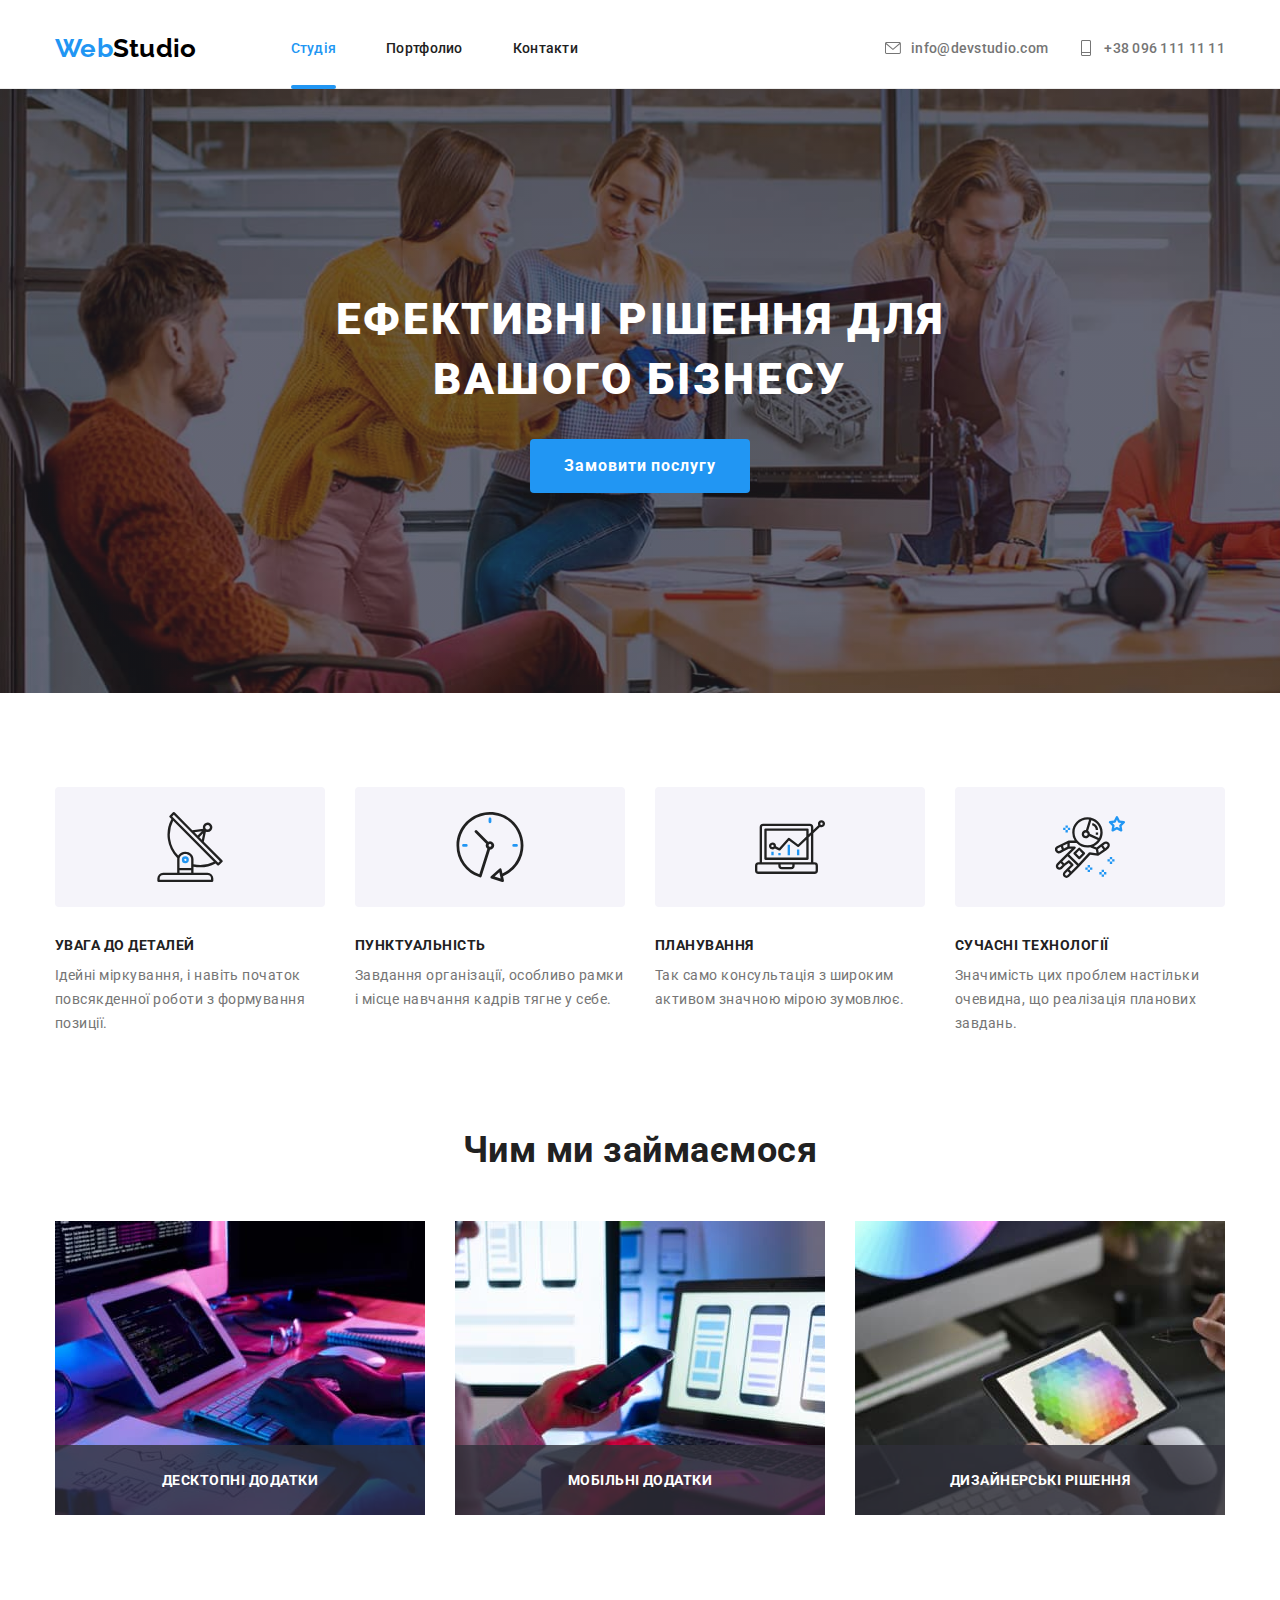
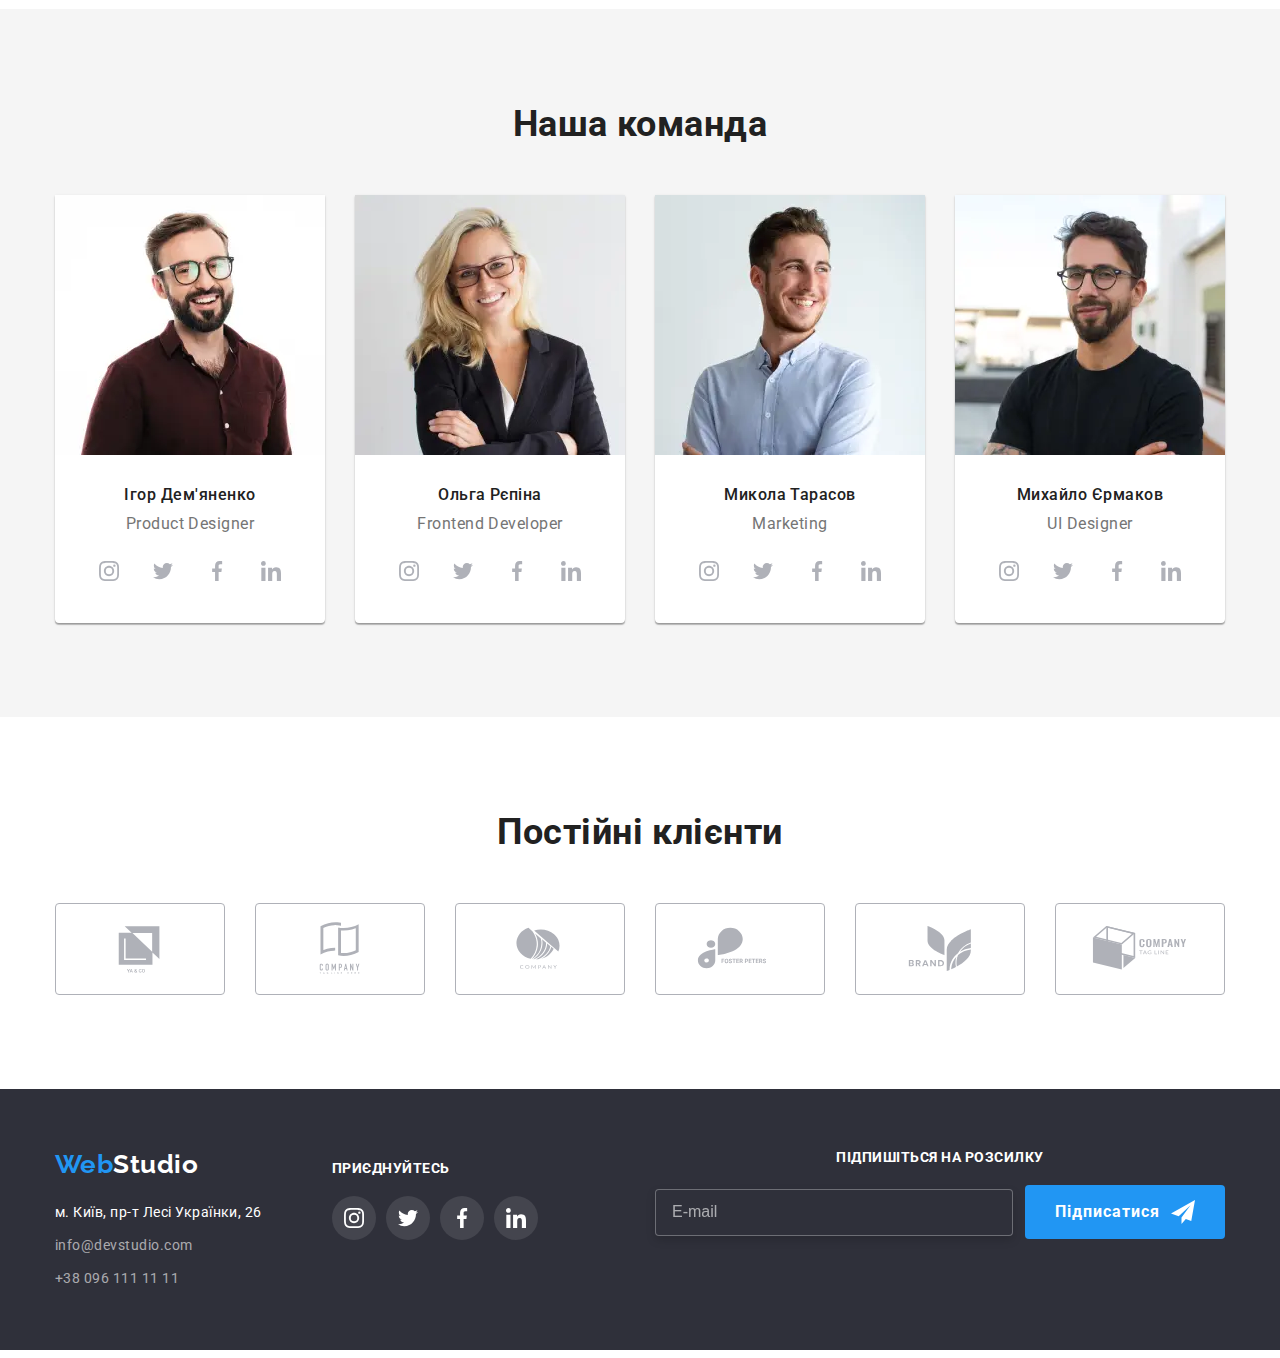
==== commit b7197a5e: "Додає адаптивну верстку та адаптивні зображення" ====
--- a/index.html
+++ b/index.html
@@ -161,7 +161,7 @@
         </div>
       </section>
       <!--Переваги-->
-      <!-- <section class="advantages">
+      <section class="advantages">
         <div class="container">
           <h2 class="visually-hidden">Особливості</h2>
           <ul class="advantages__list list">
@@ -211,20 +211,27 @@
             </li>
           </ul>
         </div>
-      </section> -->
+      </section>
       <!--Чим ми займаємося-->
-      <!-- <section class="specialization basic-section">
+      <section class="specialization basic-section">
         <div class="container">
           <h2 class="basic-header">Чим ми займаємося</h2>
           <ul class="specialization__list list">
             <li class="specialization__item">
-              <img src="./images/box_1.jpg" alt="Розробка сайтів для ПК" width="370" height="294" />
+              <img
+                srcset="../../images/box_1@1x.jpg 1x, ../../images/box_1@2x.jpg 2x"
+                src="./images/box_1.jpg"
+                alt="Розробка сайтів для ПК"
+                width="370"
+                height="294"
+              />
               <div class="specialization__card">
                 <p class="specialization__description">Десктопні додатки</p>
               </div>
             </li>
             <li class="specialization__item">
               <img
+                srcset="../../images/box_2@1x.jpg 1x, ../../images/box_2@2x.jpg 2x"
                 src="./images/box_2.jpg"
                 alt="Розробка мобільної версії сайтів"
                 width="370"
@@ -236,6 +243,7 @@
             </li>
             <li class="specialization__item">
               <img
+                srcset="../../images/box_3@1x.jpg 1x, ../../images/box_3@2x.jpg 2x"
                 src="./images/box_3.jpg"
                 alt="Розробка версії сайтів для планшетів"
                 width="370"
@@ -247,19 +255,65 @@
             </li>
           </ul>
         </div>
-      </section> -->
+      </section>
       <!--Наша команда-->
-      <!-- <section class="team basic-section">
+      <section class="team basic-section">
         <div class="container">
           <h2 class="basic-header">Наша команда</h2>
           <ul class="team__list list">
             <li class="team__item">
-              <img
-                src="./images/team_card_1.jpg"
-                alt="фото Ігор Дем'яненко"
-                width="270"
-                height="260"
-              />
+              <picture>
+                <source
+                  srcset="
+                    ./images/desktop_team_card_1@1x.webp 1x,
+                    ./images/desktop_team_card_1@2x.webp 2x
+                  "
+                  media="(min-width: 1200px)"
+                  tupe="imege/webp"
+                />
+                <source
+                  srcset="
+                    ./images/desktop_team_card_1@1x.jpg 1x,
+                    ./images/desktop_team_card_1@2x.jpg 2x
+                  "
+                  media="(min-width: 1200px)"
+                  type="image/jpeg"
+                />
+                <source
+                  srcset="
+                    ./images/tablet_team_card_1@1x.webp 1x,
+                    ./images/tablet_team_card_1@2x.webp 2x
+                  "
+                  media="(min-width: 768px)"
+                  tupe="imege/webp"
+                />
+                <source
+                  srcset="
+                    ./images/tablet_team_card_1@1x.jpg 1x,
+                    ./images/tablet_team_card_1@2x.jpg 2x
+                  "
+                  media="(min-width: 768px)"
+                  type="image/jpeg"
+                />
+                <source
+                  srcset="
+                    ./images/mobile_team_card_1@1x.webp 1x,
+                    ./images/mobile_team_card_1@2x.webp 2x
+                  "
+                  media="(max-width: 767px)"
+                  tupe="imege/webp"
+                />
+                <source
+                  srcset="
+                    ./images/mobile_team_card_1@1x.jpg 1x,
+                    ./images/mobile_team_card_1@2x.jpg 2x
+                  "
+                  media="(max-width: 767px)"
+                  type="image/jpeg"
+                />
+                <img src="#" alt="фото Ігор Дем'яненко" />
+              </picture>
+
               <div class="team__card">
                 <h3 class="team__name">Ігор Дем'яненко</h3>
                 <p class="team__position" lang="en">Product Designer</p>
@@ -324,12 +378,58 @@
               </div>
             </li>
             <li class="team__item">
-              <img
-                src="./images/team_card_2.jpg"
-                alt="фото Ольга Рєпіна"
-                width="270"
-                height="260"
-              />
+              <picture>
+                <source
+                  srcset="
+                    ./images/desktop_team_card_2@1x.webp 1x,
+                    ./images/desktop_team_card_2@2x.webp 2x
+                  "
+                  media="(min-width: 1200px)"
+                  tupe="imege/webp"
+                />
+                <source
+                  srcset="
+                    ./images/desktop_team_card_2@1x.jpg 1x,
+                    ./images/desktop_team_card_2@2x.jpg 2x
+                  "
+                  media="(min-width: 1200px)"
+                  type="image/jpeg"
+                />
+                <source
+                  srcset="
+                    ./images/tablet_team_card_2@1x.webp 1x,
+                    ./images/tablet_team_card_2@2x.webp 2x
+                  "
+                  media="(min-width: 768px)"
+                  tupe="imege/webp"
+                />
+                <source
+                  srcset="
+                    ./images/tablet_team_card_2@1x.jpg 1x,
+                    ./images/tablet_team_card_2@2x.jpg 2x
+                  "
+                  media="(min-width: 768px)"
+                  type="image/jpeg"
+                />
+                <source
+                  srcset="
+                    ./images/mobile_team_card_2@1x.webp 1x,
+                    ./images/mobile_team_card_2@2x.webp 2x
+                  "
+                  media="(max-width: 767px)"
+                  tupe="imege/webp"
+                />
+                <source
+                  srcset="
+                    ./images/mobile_team_card_2@1x.jpg 1x,
+                    ./images/mobile_team_card_2@2x.jpg 2x
+                  "
+                  media="(max-width: 767px)"
+                  type="image/jpeg"
+                />
+                <img src="#" alt="фото Ольга Рєпіна" />
+              </picture>
+
               <div class="team__card">
                 <h3 class="team__name">Ольга Рєпіна</h3>
                 <p class="team__position" lang="en">Frontend Developer</p>
@@ -394,12 +494,58 @@
               </div>
             </li>
             <li class="team__item">
-              <img
-                src="./images/team_card_3.jpg"
-                alt="фото Микола Тарасов"
-                width="270"
-                height="260"
-              />
+              <picture>
+                <source
+                  srcset="
+                    ./images/desktop_team_card_3@1x.webp 1x,
+                    ./images/desktop_team_card_3@2x.webp 2x
+                  "
+                  media="(min-width: 1200px)"
+                  tupe="imege/webp"
+                />
+                <source
+                  srcset="
+                    ./images/desktop_team_card_3@1x.jpg 1x,
+                    ./images/desktop_team_card_3@2x.jpg 2x
+                  "
+                  media="(min-width: 1200px)"
+                  type="image/jpeg"
+                />
+                <source
+                  srcset="
+                    ./images/tablet_team_card_3@1x.webp 1x,
+                    ./images/tablet_team_card_3@2x.webp 2x
+                  "
+                  media="(min-width: 768px)"
+                  tupe="imege/webp"
+                />
+                <source
+                  srcset="
+                    ./images/tablet_team_card_3@1x.jpg 1x,
+                    ./images/tablet_team_card_3@2x.jpg 2x
+                  "
+                  media="(min-width: 768px)"
+                  type="image/jpeg"
+                />
+                <source
+                  srcset="
+                    ./images/mobile_team_card_3@1x.webp 1x,
+                    ./images/mobile_team_card_3@2x.webp 2x
+                  "
+                  media="(max-width: 767px)"
+                  tupe="imege/webp"
+                />
+                <source
+                  srcset="
+                    ./images/mobile_team_card_3@1x.jpg 1x,
+                    ./images/mobile_team_card_3@2x.jpg 2x
+                  "
+                  media="(max-width: 767px)"
+                  type="image/jpeg"
+                />
+                <img src="#" alt="фото Микола Тарасов" />
+              </picture>
+
               <div class="team__card">
                 <h3 class="team__name">Микола Тарасов</h3>
                 <p class="team__position" lang="en">Marketing</p>
@@ -464,12 +610,58 @@
               </div>
             </li>
             <li class="team__item">
-              <img
-                src="./images/team_card_4.jpg"
-                alt="фото Михайло Єрмаков"
-                width="270"
-                height="260"
-              />
+              <picture>
+                <source
+                  srcset="
+                    ./images/desktop_team_card_4@1x.webp 1x,
+                    ./images/desktop_team_card_4@2x.webp 2x
+                  "
+                  media="(min-width: 1200px)"
+                  tupe="imege/webp"
+                />
+                <source
+                  srcset="
+                    ./images/desktop_team_card_4@1x.jpg 1x,
+                    ./images/desktop_team_card_4@2x.jpg 2x
+                  "
+                  media="(min-width: 1200px)"
+                  type="image/jpeg"
+                />
+                <source
+                  srcset="
+                    ./images/tablet_team_card_4@1x.webp 1x,
+                    ./images/tablet_team_card_4@2x.webp 2x
+                  "
+                  media="(min-width: 768px)"
+                  tupe="imege/webp"
+                />
+                <source
+                  srcset="
+                    ./images/tablet_team_card_4@1x.jpg 1x,
+                    ./images/tablet_team_card_4@2x.jpg 2x
+                  "
+                  media="(min-width: 768px)"
+                  type="image/jpeg"
+                />
+                <source
+                  srcset="
+                    ./images/mobile_team_card_4@1x.webp 1x,
+                    ./images/mobile_team_card_4@2x.webp 2x
+                  "
+                  media="(max-width: 767px)"
+                  tupe="imege/webp"
+                />
+                <source
+                  srcset="
+                    ./images/mobile_team_card_4@1x.jpg 1x,
+                    ./images/mobile_team_card_4@2x.jpg 2x
+                  "
+                  media="(max-width: 767px)"
+                  type="image/jpeg"
+                />
+                <img src="#" alt="фото Михайло Єрмаков" />
+              </picture>
+
               <div class="team__card">
                 <h3 class="team__name">Михайло Єрмаков</h3>
                 <p class="team__position" lang="en">UI Designer</p>
@@ -535,9 +727,9 @@
             </li>
           </ul>
         </div>
-      </section> -->
+      </section>
       <!-- Клієнти -->
-      <!-- <section class="clients basic-section">
+      <section class="clients basic-section">
         <div class="container">
           <h2 class="basic-header">Постійні клієнти</h2>
           <ul class="clients__list list">
@@ -585,97 +777,101 @@
             </li>
           </ul>
         </div>
-      </section> -->
+      </section>
     </main>
     <!-- Підвал -->
-    <!-- <footer class="page-footer">
+    <footer class="page-footer">
       <div class="container">
-        <div class="footer-contacts-container">
-          <a class="logo link" lang="en" href="index.html"
-            >Web<span class="logo--footer">Studio</span></a
-          >
-          <address class="footer-contacts">
-            <ul class="footer-contacts__list list">
-              <li class="footer-contacts__item">
+        <div class="container-pos">
+          <div class="footer-contacts-container">
+            <a class="logo link" lang="en" href="index.html"
+              >Web<span class="logo--footer">Studio</span></a
+            >
+            <address class="footer-contacts">
+              <ul class="footer-contacts__list list">
+                <li class="footer-contacts__item">
+                  <a
+                    class="footer-contacts__link_map link"
+                    href="https://goo.gl/maps/CPtrU1FHBa2aNyZL9"
+                    target="_blank"
+                    rel="noopener noreferrer nofollow"
+                    >м. Київ, пр-т Лесі Українки, 26</a
+                  >
+                </li>
+                <li class="footer-contacts__item">
+                  <a class="footer-contacts__link link" href="mailto:info@devstudio.com"
+                    >info@devstudio.com</a
+                  >
+                </li>
+                <li class="footer-contacts__item">
+                  <a class="footer-contacts__link link" href="tel:+380961111111"
+                    >+38 096 111 11 11</a
+                  >
+                </li>
+              </ul>
+            </address>
+          </div>
+          <div class="footer-social-container">
+            <strong class="footer-header">Приєднуйтесь</strong>
+            <ul class="social-networks list">
+              <li class="social-networks__item">
                 <a
-                  class="footer-contacts__link_map link"
-                  href="https://goo.gl/maps/CPtrU1FHBa2aNyZL9"
+                  class="social-networks__link social-networks__link-footer"
+                  href="https://www.instagram.com/"
+                  lang="en"
+                  aria-label="ikon instagram"
                   target="_blank"
                   rel="noopener noreferrer nofollow"
-                  >м. Київ, пр-т Лесі Українки, 26</a
                 >
+                  <svg class="social-networks__icon social-networks__icon_footer">
+                    <use href="./images/icons.svg#icon-instagram"></use>
+                  </svg>
+                </a>
               </li>
-              <li class="footer-contacts__item">
-                <a class="footer-contacts__link link" href="mailto:info@devstudio.com"
-                  >info@devstudio.com</a
+              <li class="social-networks__item">
+                <a
+                  class="social-networks__link social-networks__link-footer"
+                  href="https://twitter.com/"
+                  lang="en"
+                  aria-label="ikon twitter"
+                  target="_blank"
+                  rel="noopener noreferrer nofollow"
                 >
+                  <svg class="social-networks__icon social-networks__icon_footer">
+                    <use href="./images/icons.svg#icon-twitter"></use>
+                  </svg>
+                </a>
               </li>
-              <li class="footer-contacts__item">
-                <a class="footer-contacts__link link" href="tel:+380961111111">+38 096 111 11 11</a>
+              <li class="social-networks__item">
+                <a
+                  class="social-networks__link social-networks__link-footer"
+                  href="https://www.facebook.com/"
+                  lang="en"
+                  aria-label="ikon facebook"
+                  target="_blank"
+                  rel="noopener noreferrer nofollow"
+                >
+                  <svg class="social-networks__icon social-networks__icon_footer">
+                    <use href="./images/icons.svg#icon-facebook"></use>
+                  </svg>
+                </a>
+              </li>
+              <li class="social-networks__item">
+                <a
+                  class="social-networks__link social-networks__link-footer"
+                  href="https://ua.linkedin.com/"
+                  lang="en"
+                  aria-label="ikon linkedin"
+                  target="_blank"
+                  rel="noopener noreferrer nofollow"
+                >
+                  <svg class="social-networks__icon social-networks__icon_footer">
+                    <use href="./images/icons.svg#icon-linkedin"></use>
+                  </svg>
+                </a>
               </li>
             </ul>
-          </address>
-        </div>
-        <div class="footer-social-container">
-          <strong class="footer-header">Приєднуйтесь</strong>
-          <ul class="social-networks list">
-            <li class="social-networks__item">
-              <a
-                class="social-networks__link social-networks__link-footer"
-                href="https://www.instagram.com/"
-                lang="en"
-                aria-label="ikon instagram"
-                target="_blank"
-                rel="noopener noreferrer nofollow"
-              >
-                <svg class="social-networks__icon social-networks__icon_footer">
-                  <use href="./images/icons.svg#icon-instagram"></use>
-                </svg>
-              </a>
-            </li>
-            <li class="social-networks__item">
-              <a
-                class="social-networks__link social-networks__link-footer"
-                href="https://twitter.com/"
-                lang="en"
-                aria-label="ikon twitter"
-                target="_blank"
-                rel="noopener noreferrer nofollow"
-              >
-                <svg class="social-networks__icon social-networks__icon_footer">
-                  <use href="./images/icons.svg#icon-twitter"></use>
-                </svg>
-              </a>
-            </li>
-            <li class="social-networks__item">
-              <a
-                class="social-networks__link social-networks__link-footer"
-                href="https://www.facebook.com/"
-                lang="en"
-                aria-label="ikon facebook"
-                target="_blank"
-                rel="noopener noreferrer nofollow"
-              >
-                <svg class="social-networks__icon social-networks__icon_footer">
-                  <use href="./images/icons.svg#icon-facebook"></use>
-                </svg>
-              </a>
-            </li>
-            <li class="social-networks__item">
-              <a
-                class="social-networks__link social-networks__link-footer"
-                href="https://ua.linkedin.com/"
-                lang="en"
-                aria-label="ikon linkedin"
-                target="_blank"
-                rel="noopener noreferrer nofollow"
-              >
-                <svg class="social-networks__icon social-networks__icon_footer">
-                  <use href="./images/icons.svg#icon-linkedin"></use>
-                </svg>
-              </a>
-            </li>
-          </ul>
+          </div>
         </div>
         <form class="footer-form">
           <strong class="footer-header">Підпишіться на розсилку</strong>
@@ -696,8 +892,8 @@
           </div>
         </form>
       </div>
-    </footer> -->
-    <!-- <div class="backdrop is-hidden" data-modal>
+    </footer>
+    <div class="backdrop is-hidden" data-modal>
       <div class="modal-window">
         <button class="modal-window__close-button" type="button" data-modal-close>
           <svg class="modal-window__close-icon">
@@ -772,7 +968,7 @@
           <button class="button button--form" type="submit">Відправити</button>
         </form>
       </div>
-    </div> -->
+    </div>
     <script src="./js/modal.js"></script>
     <script src="./js/mobile-menu.js"></script>
   </body>
--- a/css/main.min.css
+++ b/css/main.min.css
@@ -1 +1 @@
-:root{--header-color: #212121;--text-color: #757575;--accent-color: #2196f3;--logo-color: #000000;--text-color-secondary: #ffffff;--background-hero-footer: #2f303a;--background-section-basic: #f5f5f5;--background-section-secondary: #f5f4fa;--transition-dur-tim: 250ms cubic-bezier(0.4, 0, 0.2, 1)}.visually-hidden{position:absolute;white-space:nowrap;width:1px;height:1px;overflow:hidden;border:0;padding:0;clip:rect(0 0 0 0);clip-path:inset(50%);margin:-1px}html{box-sizing:border-box}*,*::before,*::after{box-sizing:inherit}h1,h2,h3,h4,h5,h6,p{margin:0}img{display:block;max-width:100%;height:auto}body{font-family:Roboto,sans-serif;letter-spacing:.03em;color:var(--header-color);margin-left:auto;margin-right:auto}.link{text-decoration:none}.list{list-style:none;margin:0;padding:0}.basic-header{font-weight:700;font-size:36px;line-height:1.1666666667;text-align:center;margin-bottom:50px}.basic-section{padding-top:94px;padding-bottom:94px}.container{padding-left:15px;padding-right:15px}@media screen and (min-width: 480px){.container{width:480px;margin-right:auto;margin-left:auto}}@media screen and (min-width: 768px){.container{width:768px}}@media screen and (min-width: 1200px){.container{width:1200px}}.logo{font-weight:700;font-size:24px;line-height:1.1666666667;color:var(--accent-color);font-family:Raleway,sans-serif;display:block}@media screen and (min-width: 1200px){.logo{font-weight:700;font-size:26px;line-height:1.1923076923}}@media screen and (max-width: 767px){.mobile-menu{position:fixed;top:0;left:0;z-index:100;width:100%;height:100%;background-color:#fff;opacity:0;visibility:hidden;pointer-events:none;transition:opacity var(--transition-dur-tim),visibility var(--transition-dur-tim)}.mobile-menu.is-open{opacity:1;visibility:visible;pointer-events:auto}.mobile-menu__container{position:relative;padding-left:40px;padding-top:48px;padding-bottom:48px}.mobile-menu__close-button{position:absolute;right:15px;top:10px;border:none;background-color:rgba(0,0,0,0);padding:0;line-height:0;width:40px;height:40px}.mobile-menu__close-icon{width:19px;height:19px;transition:fill var(--transition-dur-tim)}.mobile-menu__close-button:focus .mobile-menu__close-icon,.mobile-menu__close-button:hover .mobile-menu__close-icon{fill:var(--accent-color)}.mobile-menu__nav-list{display:flex;flex-direction:column;gap:32px;font-weight:500;font-size:40px;line-height:1.175;letter-spacing:.02em}.mobile-menu__nav-link{color:inherit}.mobile-menu__nav-link--active{color:var(--accent-color)}.mobile-menu__contacts-list{display:flex;flex-direction:column;gap:32px;margin-top:302px;margin-bottom:64px}.mobile-menu__contacts-link-tel{font-weight:500;font-size:34px;line-height:1.1764705882;color:var(--accent-color)}.mobile-menu__contacts-link-mail{font-weight:500;font-size:24px;line-height:1.1666666667;color:var(--text-color)}.mobile-menu__social-networks{display:flex;gap:10px}.mobile-menu__social-networks-item{padding-right:10px}.mobile-menu__social-networks-item:not(:last-child){border-right:1px solid rgba(33,33,33,.2)}.mobile-menu__social-networks-link{font-weight:500;font-size:18px;line-height:1.2222222222;color:var(--accent-color)}}@media screen and (min-width: 768px){.mobile-menu{display:none}}@media screen and (max-width: 767px){.navigation{display:none}}@media screen and (min-width: 768px){.navigation{margin-left:88px}.navigation__list{display:flex}.navigation__item+.navigation__item{margin-left:50px}.navigation__link{display:block;padding-top:32px;padding-bottom:32px;color:var(--header-color);transition:color var(--transition-dur-tim)}.navigation__link:focus,.navigation__link:hover{color:var(--accent-color)}}@media screen and (min-width: 1200px){.navigation{margin-left:94px}}@media screen and (max-width: 767px){.contacts__list{display:none}}@media screen and (min-width: 768px){.contacts__list{display:flex;flex-direction:column;gap:10px;padding-top:21px;padding-bottom:21px;margin-left:auto}.contacts__link{display:flex;flex-direction:row-reverse;justify-content:flex-end;align-items:center;color:var(--text-color);transition:color var(--transition-dur-tim)}.contacts__link:hover,.contacts__link:focus{color:var(--accent-color)}.contacts__icon{width:14px;height:14px;fill:var(--text-color);margin-right:8px;transition:fill var(--transition-dur-tim)}.contacts__link:hover .contacts__icon,.contacts__link:focus .contacts__icon{fill:var(--accent-color)}}@media screen and (min-width: 1200px){.contacts__list{flex-direction:row;gap:30px;padding-top:0px;padding-bottom:0px}.contacts__link{padding-top:32px;padding-bottom:32px}.contacts__icon{width:16px;height:16px;margin-right:10px}}.navigation__link--active{position:relative;color:var(--accent-color)}.navigation__link--active::after{content:"";position:absolute;bottom:-1px;left:0;width:100%;height:4px;border-radius:4px;background-color:var(--accent-color)}.button{color:var(--text-color-secondary);background-color:var(--accent-color);font-weight:700;font-size:16px;line-height:1.875;font-family:inherit;letter-spacing:.06em;text-align:center;border-radius:4px;cursor:pointer;border-color:rgba(0,0,0,0);transition:background-color var(--transition-dur-tim)}.button:hover,.button:focus{background-color:#188ce8}.social-networks{display:flex;justify-content:center;gap:10px}.social-networks__link{display:flex;justify-content:center;align-items:center;height:44px;width:44px;border-radius:50%;transition:background-color var(--transition-dur-tim)}.social-networks__link:hover,.social-networks__link:focus{background-color:var(--accent-color)}.social-networks__icon{width:20px;height:20px;fill:#afb1b8;transition:fill var(--transition-dur-tim)}.social-networks__link:hover .social-networks__icon,.social-networks__link:focus .social-networks__icon{fill:var(--text-color-secondary)}.footer-contacts{margin-top:20px}.footer-contacts__link_map{color:var(--text-color-secondary);font-style:normal;transition:color var(--transition-dur-tim)}.footer-contacts__link_map:hover,.footer-contacts__link_map:focus{color:var(--accent-color)}.footer-contacts__item+.footer-contacts__item{margin-top:9px}.footer-contacts__link{color:rgba(255,255,255,.6);font-style:normal;transition:color var(--transition-dur-tim)}.footer-contacts__link:focus,.footer-contacts__link:hover{color:var(--accent-color)}.footer-social-container{margin-left:70px}.social-networks__link-footer{background-color:rgba(255,255,255,.1)}.social-networks__icon_footer{fill:var(--text-color-secondary)}.footer-form{margin-left:auto;width:570px}.footer-form__position{display:flex}.footer-form__input{color:var(--text-color-secondary);background-color:#2f303a;width:358px;padding:15px 16px;border:1px solid rgba(255,255,255,.3);filter:drop-shadow(0px 4px 4px rgba(0, 0, 0, 0.15));border-radius:4px}.footer-form__input::placeholder{font-size:16px;line-height:1.25;color:rgba(255,255,255,.6)}.button--footer-form{display:flex;align-items:center;justify-content:space-between;width:200px;padding:10px 28px;margin-left:12px}.button--footer-form-icon{width:24px;height:24px}.backdrop{position:fixed;top:0;left:0;width:100%;height:100%;z-index:100;background-color:rgba(0,0,0,.2)}.backdrop.is-hidden{visibility:hidden;opacity:0;pointer-events:none}.modal-window{width:528px;position:absolute;top:50%;left:50%;transform:translate(-50%, -50%);padding:40px;background:#fff;box-shadow:0px 1px 3px rgba(0,0,0,.12),0px 1px 1px rgba(0,0,0,.14),0px 2px 1px rgba(0,0,0,.2);border-radius:4px}.modal-window__close-button{position:absolute;right:8px;top:8px;display:flex;justify-content:center;align-items:center;height:30px;width:30px;border-radius:50%;padding:0;cursor:pointer;border:1px solid rgba(0,0,0,.1);background-color:rgba(0,0,0,0);transition:border var(--transition-dur-tim)}.modal-window__close-button:focus,.modal-window__close-button:hover{outline:none;border:1px solid var(--accent-color)}.modal-window__close-icon{height:11px;width:11px;transition:fill var(--transition-dur-tim)}.modal-window__close-button:focus .modal-window__close-icon,.modal-window__close-button:hover .modal-window__close-icon{fill:var(--accent-color)}.modal-form-header{font-weight:700;font-size:20px;line-height:1.15;text-align:center;color:#212121;margin-bottom:12px}.modal-form{display:flex;flex-direction:column}.modal-form__field{margin-bottom:10px}.modal-form__name{display:block;font-weight:400;font-size:12px;line-height:1.15;letter-spacing:.01em;color:var(--text-color);margin-bottom:4px}.modal-form__position{position:relative;display:block}.modal-form__input{width:100%;height:40px;border:1px solid rgba(33,33,33,.2);border-radius:4px;padding-left:42px;transition:border-color var(--transition-dur-tim)}.modal-form__input:focus{outline:none;border-color:var(--accent-color)}.modal-form__icon{position:absolute;top:50%;transform:translateY(-50%);left:12px;transition:fill var(--transition-dur-tim)}.modal-form__input:focus+.modal-form__icon{fill:var(--accent-color)}.modal-form__user-message{height:120px;width:100%;padding:12px 16px;margin-bottom:20px;border:1px solid rgba(33,33,33,.2);border-radius:4px;resize:none;transition:border-color var(--transition-dur-tim)}.modal-form__user-message:focus{outline:none;border-color:var(--accent-color)}.modal-form__user-message::placeholder{font-weight:400;font-size:12px;line-height:1.16;letter-spacing:.01em;color:rgba(117,117,117,.5)}.modal-form__check{margin-bottom:30px;font-size:14px;line-height:1.7;color:var(--text-color)}.modal-form__base-checkbox{appearance:none;position:absolute}.modal-form__custom-checkbox{width:16px;height:15px;margin-left:12px;margin-right:7px;border-radius:2px;border:2px solid var(--header-color);cursor:pointer}.modal-form__base-checkbox:focus+.modal-form__custom-checkbox{border:2px solid var(--accent-color)}.modal-form__base-checkbox:checked+.modal-form__custom-checkbox{border:none}.modal-form__custom-checkbox--on{display:none}.modal-form__base-checkbox:checked+.modal-form__custom-checkbox>.modal-form__custom-checkbox--on{display:block}.modal-form__privacy-policy{color:var(--accent-color)}.modal-form__privacy-policy:hover{text-decoration:none}.button--form{width:200px;margin-right:auto;margin-left:auto;padding:10px 52px;box-shadow:0px 4px 4px rgba(0,0,0,.15)}.logo--header{color:var(--logo-color)}@media screen and (max-width: 767px){.page-header{padding-top:10px;padding-bottom:10px}.page-header>.container{display:flex;align-items:center;justify-content:space-between}.open-mobile-menu-button{border:none;background-color:rgba(0,0,0,0);padding:0;line-height:0;transition:fill var(--transition-dur-tim)}.open-mobile-menu-button:hover .open-mobile-menu-icon,.open-mobile-menu-button:focus .open-mobile-menu-icon{fill:var(--accent-color)}.open-mobile-menu-icon{width:40px;height:40px}}@media screen and (min-width: 768px){.open-mobile-menu-button{display:none}.page-header{font-weight:500;font-size:12px;line-height:1.1666666667;letter-spacing:.02em;border-color:var(--background-section-basic);border-bottom:1px solid #ececec}.page-header .container{display:flex;align-items:center}}@media screen and (min-width: 768px){.page-header{font-weight:500;font-size:14px;line-height:1.1428571429}}.hero__container{background-image:linear-gradient(rgba(47, 48, 58, 0.4), rgba(47, 48, 58, 0.4)),url(../images/hero.jpg);background-color:#c4c4c4;background-size:cover;max-width:1600px;margin-left:auto;margin-right:auto;padding-top:200px;padding-bottom:200px}.hero__header{color:var(--text-color-secondary);font-weight:900;font-size:44px;line-height:1.3636363636;text-transform:uppercase;letter-spacing:.06em;text-align:center;margin-bottom:30px}.button--hero{display:block;padding:10px 32px;margin-right:auto;margin-left:auto}/*# sourceMappingURL=main.min.css.map */+:root{--header-color: #212121;--text-color: #757575;--accent-color: #2196f3;--logo-color: #000000;--text-color-secondary: #ffffff;--background-hero-footer: #2f303a;--background-section-basic: #f5f5f5;--background-section-secondary: #f5f4fa;--transition-dur-tim: 250ms cubic-bezier(0.4, 0, 0.2, 1)}.visually-hidden{position:absolute;white-space:nowrap;width:1px;height:1px;overflow:hidden;border:0;padding:0;clip:rect(0 0 0 0);clip-path:inset(50%);margin:-1px}html{box-sizing:border-box}*,*::before,*::after{box-sizing:inherit}h1,h2,h3,h4,h5,h6,p{margin:0}img{display:block;max-width:100%;height:auto}body{font-family:Roboto,sans-serif;letter-spacing:.03em;color:var(--header-color);margin-left:auto;margin-right:auto}.link{text-decoration:none}.list{list-style:none;margin:0;padding:0}.basic-header{font-weight:700;font-size:28px;line-height:1.1785714286;text-align:center;margin-bottom:30px}@media screen and (min-width: 1200px){.basic-header{font-weight:700;font-size:36px;line-height:1.1666666667;margin-bottom:50px}}.basic-section{padding-top:60px;padding-bottom:60px}@media screen and (min-width: 1200px){.basic-section{padding-top:94px;padding-bottom:94px}}.container{padding-left:15px;padding-right:15px}@media screen and (min-width: 480px){.container{width:480px;margin-right:auto;margin-left:auto}}@media screen and (min-width: 768px){.container{width:768px}}@media screen and (min-width: 1200px){.container{width:1200px}}.logo{font-weight:700;font-size:24px;line-height:1.1666666667;color:var(--accent-color);font-family:Raleway,sans-serif;display:block}@media screen and (min-width: 1200px){.logo{font-weight:700;font-size:26px;line-height:1.1923076923}}@media screen and (max-width: 767px){.mobile-menu{position:fixed;top:0;left:0;z-index:100;width:100%;height:100%;background-color:#fff;opacity:0;visibility:hidden;pointer-events:none;transition:opacity var(--transition-dur-tim),visibility var(--transition-dur-tim)}.mobile-menu.is-open{opacity:1;visibility:visible;pointer-events:auto}.mobile-menu__container{position:relative;padding-left:40px;padding-top:48px;padding-bottom:48px}.mobile-menu__close-button{position:absolute;right:15px;top:10px;border:none;background-color:rgba(0,0,0,0);padding:0;line-height:0;width:40px;height:40px}.mobile-menu__close-icon{width:19px;height:19px;transition:fill var(--transition-dur-tim)}.mobile-menu__close-button:focus .mobile-menu__close-icon,.mobile-menu__close-button:hover .mobile-menu__close-icon{fill:var(--accent-color)}.mobile-menu__nav-list{display:flex;flex-direction:column;gap:32px;font-weight:500;font-size:40px;line-height:1.175;letter-spacing:.02em}.mobile-menu__nav-link{color:inherit}.mobile-menu__nav-link--active{color:var(--accent-color)}.mobile-menu__contacts-list{display:flex;flex-direction:column;gap:32px;margin-top:302px;margin-bottom:64px}.mobile-menu__contacts-link-tel{font-weight:500;font-size:34px;line-height:1.1764705882;color:var(--accent-color)}.mobile-menu__contacts-link-mail{font-weight:500;font-size:24px;line-height:1.1666666667;color:var(--text-color)}.mobile-menu__social-networks{display:flex;gap:10px}.mobile-menu__social-networks-item{padding-right:10px}.mobile-menu__social-networks-item:not(:last-child){border-right:1px solid rgba(33,33,33,.2)}.mobile-menu__social-networks-link{font-weight:500;font-size:18px;line-height:1.2222222222;color:var(--accent-color)}}@media screen and (min-width: 768px){.mobile-menu{display:none}}@media screen and (max-width: 767px){.navigation{display:none}}@media screen and (min-width: 768px){.navigation{margin-left:88px}.navigation__list{display:flex}.navigation__item+.navigation__item{margin-left:50px}.navigation__link{display:block;padding-top:32px;padding-bottom:32px;color:var(--header-color);transition:color var(--transition-dur-tim)}.navigation__link:focus,.navigation__link:hover{color:var(--accent-color)}}@media screen and (min-width: 1200px){.navigation{margin-left:94px}}@media screen and (max-width: 767px){.contacts__list{display:none}}@media screen and (min-width: 768px){.contacts__list{display:flex;flex-direction:column;gap:10px;padding-top:21px;padding-bottom:21px;margin-left:auto}.contacts__link{display:flex;flex-direction:row-reverse;justify-content:flex-end;align-items:center;color:var(--text-color);transition:color var(--transition-dur-tim)}.contacts__link:hover,.contacts__link:focus{color:var(--accent-color)}.contacts__icon{width:14px;height:14px;fill:var(--text-color);margin-right:8px;transition:fill var(--transition-dur-tim)}.contacts__link:hover .contacts__icon,.contacts__link:focus .contacts__icon{fill:var(--accent-color)}}@media screen and (min-width: 1200px){.contacts__list{flex-direction:row;gap:30px;padding-top:0px;padding-bottom:0px}.contacts__link{padding-top:32px;padding-bottom:32px}.contacts__icon{width:16px;height:16px;margin-right:10px}}.navigation__link--active{position:relative;color:var(--accent-color)}.navigation__link--active::after{content:"";position:absolute;bottom:-1px;left:0;width:100%;height:4px;border-radius:4px;background-color:var(--accent-color)}.button{color:var(--text-color-secondary);background-color:var(--accent-color);font-weight:700;font-size:16px;line-height:1.875;font-family:inherit;letter-spacing:.06em;text-align:center;border-radius:4px;cursor:pointer;border-color:rgba(0,0,0,0);transition:background-color var(--transition-dur-tim)}.button:hover,.button:focus{background-color:#188ce8}.social-networks{display:flex;justify-content:center;gap:10px}.social-networks__link{display:flex;justify-content:center;align-items:center;height:44px;width:44px;border-radius:50%;transition:background-color var(--transition-dur-tim)}.social-networks__link:hover,.social-networks__link:focus{background-color:var(--accent-color)}.social-networks__icon{width:20px;height:20px;fill:#afb1b8;transition:fill var(--transition-dur-tim)}.social-networks__link:hover .social-networks__icon,.social-networks__link:focus .social-networks__icon{fill:var(--text-color-secondary)}.footer-contacts{margin-top:20px}.footer-contacts__link_map{color:var(--text-color-secondary);font-style:normal;transition:color var(--transition-dur-tim)}.footer-contacts__link_map:hover,.footer-contacts__link_map:focus{color:var(--accent-color)}.footer-contacts__item+.footer-contacts__item{margin-top:8px}.footer-contacts__link{color:rgba(255,255,255,.6);font-style:normal;transition:color var(--transition-dur-tim)}.footer-contacts__link:focus,.footer-contacts__link:hover{color:var(--accent-color)}@media screen and (min-width: 1200px){.footer-contacts__item+.footer-contacts__item{margin-top:9px}}.social-networks__link-footer{background-color:rgba(255,255,255,.1)}.social-networks__icon_footer{fill:var(--text-color-secondary)}.footer-form__input{color:var(--text-color-secondary);background-color:#2f303a;width:100%;padding:15px 16px;border:1px solid rgba(255,255,255,.3);filter:drop-shadow(0px 4px 4px rgba(0, 0, 0, 0.15));border-radius:4px}.footer-form__input::placeholder{font-size:16px;line-height:1.25;color:rgba(255,255,255,.6)}.button--footer-form{display:flex;align-items:center;justify-content:space-between;width:200px;padding:10px 28px}.button--footer-form-icon{width:24px;height:24px}.footer-form__position{display:flex;flex-direction:column;align-items:center;gap:20px}@media screen and (min-width: 768px){.footer-form__input{width:450px}}@media screen and (min-width: 1200px){.footer-form__position{flex-direction:row;align-items:baseline;gap:12px}.footer-form__input{width:358px}}.backdrop{position:fixed;top:0;left:0;width:100%;height:100%;z-index:100;background-color:rgba(0,0,0,.2)}.backdrop.is-hidden{visibility:hidden;opacity:0;pointer-events:none}.modal-window{width:450px;position:absolute;top:50%;left:50%;transform:translate(-50%, -50%);padding:40px;background:#fff;box-shadow:0px 1px 3px rgba(0,0,0,.12),0px 1px 1px rgba(0,0,0,.14),0px 2px 1px rgba(0,0,0,.2);border-radius:4px}.modal-window__close-button{position:absolute;right:8px;top:8px;display:flex;justify-content:center;align-items:center;height:30px;width:30px;border-radius:50%;padding:0;cursor:pointer;border:1px solid rgba(0,0,0,.1);background-color:rgba(0,0,0,0);transition:border var(--transition-dur-tim)}.modal-window__close-button:focus,.modal-window__close-button:hover{outline:none;border:1px solid var(--accent-color)}.modal-window__close-icon{height:11px;width:11px;transition:fill var(--transition-dur-tim)}.modal-window__close-button:focus .modal-window__close-icon,.modal-window__close-button:hover .modal-window__close-icon{fill:var(--accent-color)}@media screen and (min-width: 1200px){.modal-window{width:528px}}.modal-form-header{font-weight:700;font-size:20px;line-height:1.5;text-align:center;color:#212121;margin-bottom:12px}.modal-form{display:flex;flex-direction:column}.modal-form__field{margin-bottom:10px}.modal-form__name{display:block;font-weight:400;font-size:12px;line-height:1.15;letter-spacing:.01em;color:var(--text-color);margin-bottom:4px}.modal-form__position{position:relative;display:block}.modal-form__input{width:100%;height:40px;border:1px solid rgba(33,33,33,.2);border-radius:4px;padding-left:42px;transition:border-color var(--transition-dur-tim)}.modal-form__input:focus{outline:none;border-color:var(--accent-color)}.modal-form__icon{position:absolute;top:50%;transform:translateY(-50%);left:12px;transition:fill var(--transition-dur-tim)}.modal-form__input:focus+.modal-form__icon{fill:var(--accent-color)}.modal-form__user-message{height:120px;width:100%;padding:12px 16px;margin-bottom:20px;border:1px solid rgba(33,33,33,.2);border-radius:4px;resize:none;transition:border-color var(--transition-dur-tim)}.modal-form__user-message:focus{outline:none;border-color:var(--accent-color)}.modal-form__user-message::placeholder{font-weight:400;font-size:12px;line-height:1.16;letter-spacing:.01em;color:rgba(117,117,117,.5)}.modal-form__check{margin-bottom:30px;font-weight:400;font-size:12px;line-height:1.1666666667;color:var(--text-color)}.modal-form__base-checkbox{appearance:none;position:absolute}.modal-form__custom-checkbox{width:16px;height:15px;margin-left:12px;margin-right:7px;border-radius:2px;border:2px solid var(--header-color);cursor:pointer}.modal-form__base-checkbox:focus+.modal-form__custom-checkbox{border:2px solid var(--accent-color)}.modal-form__base-checkbox:checked+.modal-form__custom-checkbox{border:none}.modal-form__custom-checkbox--on{display:none}.modal-form__base-checkbox:checked+.modal-form__custom-checkbox>.modal-form__custom-checkbox--on{display:block}.modal-form__privacy-policy{color:var(--accent-color)}.modal-form__privacy-policy:hover{text-decoration:none}.button--form{width:200px;margin-right:auto;margin-left:auto;padding:10px 52px;box-shadow:0px 4px 4px rgba(0,0,0,.15)}@media screen and (min-width: 1200px){.modal-form-header{font-weight:700;font-size:20px;line-height:1.15}.modal-form__check{font-weight:400;font-size:14px;line-height:1.7142857143}}.logo--header{color:var(--logo-color)}@media screen and (max-width: 767px){.page-header{padding-top:10px;padding-bottom:10px}.page-header>.container{display:flex;align-items:center;justify-content:space-between}.open-mobile-menu-button{border:none;background-color:rgba(0,0,0,0);padding:0;line-height:0;transition:fill var(--transition-dur-tim)}.open-mobile-menu-button:hover .open-mobile-menu-icon,.open-mobile-menu-button:focus .open-mobile-menu-icon{fill:var(--accent-color)}.open-mobile-menu-icon{width:40px;height:40px}}@media screen and (min-width: 768px){.open-mobile-menu-button{display:none}.page-header{font-weight:500;font-size:12px;line-height:1.1666666667;letter-spacing:.02em;border-color:var(--background-section-basic);border-bottom:1px solid #ececec}.page-header .container{display:flex;align-items:center}}@media screen and (min-width: 768px){.page-header{font-weight:500;font-size:14px;line-height:1.1428571429}}.hero__container{background-image:linear-gradient(rgba(47, 48, 58, 0.4), rgba(47, 48, 58, 0.4)),url(../../images/hero_mobile@1x.jpg);background-color:#c4c4c4;background-size:cover;margin-left:auto;margin-right:auto;padding-top:118px;padding-bottom:118px}@media screen and (min-device-pixel-ratio: 2)and (max-width: 767px),screen and (min-resolution: 192dpi)and (max-width: 767px),screen and (min-resolution: 2dppx)and (max-width: 767px){.hero__container{background-image:linear-gradient(rgba(47, 48, 58, 0.4), rgba(47, 48, 58, 0.4)),url(../../images/hero_mobile@2x.jpg)}}.hero__header{color:var(--text-color-secondary);font-weight:900;font-size:26px;line-height:1.6153846154;text-transform:uppercase;letter-spacing:.06em;text-align:center;margin-bottom:30px}.button--hero{display:block;padding:10px 24px;margin-right:auto;margin-left:auto}@media screen and (min-width: 768px){.hero__container{background-image:linear-gradient(rgba(47, 48, 58, 0.4), rgba(47, 48, 58, 0.4)),url(../../images/hero_tablet@1x.jpg)}}@media screen and (min-device-pixel-ratio: 2)and (min-width: 768px),screen and (min-resolution: 192dpi)and (min-width: 768px),screen and (min-resolution: 2dppx)and (min-width: 768px){.hero__container{background-image:linear-gradient(rgba(47, 48, 58, 0.4), rgba(47, 48, 58, 0.4)),url(../../images/hero_tablet@2x.jpg)}}@media screen and (min-width: 1200px){.hero__container{background-image:linear-gradient(rgba(47, 48, 58, 0.4), rgba(47, 48, 58, 0.4)),url(../../images/hero_desktop@1x.jpg);padding-top:200px;padding-bottom:200px}.hero__header{font-weight:900;font-size:44px;line-height:1.3636363636}.button--hero{padding:10px 32px}}@media screen and (min-device-pixel-ratio: 2)and (min-width: 1200px),screen and (min-resolution: 192dpi)and (min-width: 1200px),screen and (min-resolution: 2dppx)and (min-width: 1200px){.hero__container{background-image:linear-gradient(rgba(47, 48, 58, 0.4), rgba(47, 48, 58, 0.4)),url(../../images/hero_desktop@2x.jpg)}}.advantages{padding-top:60px;padding-bottom:60px}.advantages__list{display:flex;flex-direction:column;gap:30px}.advantages__container{display:flex;justify-content:center;align-items:center;height:120px;width:100%;background:var(--background-section-secondary);border-radius:4px;margin-bottom:30px}.advantages__icon{width:70px;height:70px}.advantages__title{font-weight:700;font-size:14px;line-height:1.1428571429;text-transform:uppercase;margin-bottom:10px}.advantages__description{font-weight:400;font-size:14px;line-height:1.7142857143;color:var(--text-color)}@media screen and (min-width: 767px){.advantages__list{flex-direction:row;flex-wrap:wrap;gap:30px}.advantages__item{flex-basis:calc((100% - 30px)/2)}}@media screen and (min-width: 1200px){.advantages{padding-top:94px;padding-bottom:0}.advantages__list{display:flex;gap:30px}.advantages__item{flex-basis:calc((100% - 90px)/4)}}@media screen and (max-width: 1199px){.specialization{display:none}}.specialization__list{display:flex;gap:30px}.specialization__item{position:relative;flex-basis:calc((100% - 60px)/3)}.specialization__card{position:absolute;bottom:0;width:100%;height:70px;display:flex;align-items:center;justify-content:center;background-color:rgba(47,48,58,.8)}.specialization__description{font-weight:700;font-size:14px;line-height:1.1428571429;text-transform:uppercase;color:var(--text-color-secondary)}.team{background:var(--background-section-basic)}.team__list{display:flex;flex-direction:column;gap:30px}.team__item{background-color:var(--text-color-secondary);box-shadow:0px 1px 3px rgba(0,0,0,.12),0px 1px 1px rgba(0,0,0,.14),0px 2px 1px rgba(0,0,0,.2);border-radius:0px 0px 4px 4px}.team__card{padding-top:30px;padding-bottom:24px}.team__name{font-weight:500;font-size:16px;line-height:1.1875;text-align:center;margin-bottom:10px}.team__position{color:var(--text-color);font-weight:400;font-size:16px;line-height:1.1875;text-align:center;margin-bottom:16px}@media screen and (min-width: 768px){.team__list{display:flex;flex-direction:row;flex-wrap:wrap;gap:30px}.team__item{flex-basis:calc((100% - 30px)/2)}}@media screen and (min-width: 1200px){.team__card{padding-bottom:30px}.team__item{flex-basis:calc((100% - 90px)/4)}}.clients__list{display:flex;flex-wrap:wrap;gap:30px}.clients__item{width:calc((100% - 30px)/2)}.clients__link{display:flex;height:92px;justify-content:center;align-items:center;border:1px solid #afb1b8;border-radius:4px;transition:border var(--transition-dur-tim)}.clients__link:hover,.clients__link:focus{border:1px solid var(--accent-color)}.clients__icon{width:106px;height:60px;fill:#afb1b8;transition:fill var(--transition-dur-tim)}.clients__link:hover .clients__icon,.clients__link:focus .clients__icon{fill:var(--accent-color)}@media screen and (min-width: 768px){.clients__item{width:calc((100% - 60px)/3)}}@media screen and (min-width: 1200px){.clients__item{width:calc((100% - 150px)/6)}}.page-footer{padding-top:60px;padding-bottom:60px;background-color:var(--background-hero-footer);font-weight:400;font-size:14px;line-height:1.7142857143}.page-footer .container{text-align:center}.container-pos{display:flex;align-items:center;flex-direction:column;gap:60px;margin-bottom:60px}.footer-header{display:block;font-weight:700;font-size:14px;line-height:1.1428571429;text-transform:uppercase;color:var(--text-color-secondary);margin-bottom:20px}.logo--footer{color:var(--text-color-secondary)}@media screen and (min-width: 768px){.container-pos{flex-direction:row;align-items:baseline;justify-content:space-evenly}}@media screen and (min-width: 1200px){.page-footer .container{display:flex;justify-content:space-between}.container-pos{text-align:start;flex-direction:row;gap:70px;align-items:baseline;justify-content:space-evenly;margin-bottom:0px}}.selection-buttons__projects{padding:6px 22px;background-color:var(--background-section-secondary);color:var(--header-color);font-weight:500;font-size:16px;line-height:1.625;transition:background-color var(--transition-dur-tim),color var(--transition-dur-tim),box-shadow var(--transition-dur-tim)}.selection-buttons__projects:hover,.selection-buttons__projects:focus{background-color:var(--accent-color);color:var(--text-color-secondary);box-shadow:0px 3px 1px rgba(0,0,0,.1),0px 1px 2px rgba(0,0,0,.08),0px 2px 2px rgba(0,0,0,.12)}.button--current{background-color:var(--accent-color);color:var(--text-color-secondary);box-shadow:0px 3px 1px rgba(0,0,0,.1),0px 1px 2px rgba(0,0,0,.08),0px 2px 2px rgba(0,0,0,.12)}.projects-list{display:flex;flex-direction:column;gap:30px}.projects-list__item{flex-basis:100%}.projects-list__link{display:block;transition:box-shadow var(--transition-dur-tim)}.projects-list__link:hover,.projects-list__link:focus{box-shadow:0px 1px 1px rgba(0,0,0,.12),0px 4px 4px rgba(0,0,0,.06),1px 4px 6px rgba(0,0,0,.16)}.projects-list__link:hover .description,.projects-list__link:focus .description{transform:translateY(0%)}.short-description{padding:20px 24px;border-left:1px solid #eee;border-right:1px solid #eee;border-bottom:1px solid #eee}.short-description__title{color:var(--header-color);font-weight:700;font-size:18px;line-height:2;letter-spacing:.06em;margin-bottom:4px}.short-description__text{color:var(--text-color);font-weight:400;font-size:16px;line-height:1.875;margin:0}.position-description{position:relative;overflow:hidden}.description{position:absolute;top:0;transform:translateY(100%);height:100%;width:100%;padding:0 24px;display:flex;align-items:center;background-color:rgba(33,150,243,.9);transition:transform var(--transition-dur-tim);overflow:auto}.description__text{font-weight:400;font-size:18px;line-height:1.5555555556;color:var(--text-color-secondary)}.selection-buttons{display:flex;flex-wrap:wrap;gap:8px;row-gap:15px;margin-bottom:40px}@media screen and (min-width: 768px){.selection-buttons{display:flex;flex-wrap:nowrap;justify-content:center;margin-bottom:30px}.projects-list{flex-direction:row;flex-wrap:wrap;gap:30px}.projects-list__item{flex-basis:calc((100% - 30px)/2)}}@media screen and (min-width: 1200px){.selection-buttons{margin-bottom:50px}.projects-list__item{flex-basis:calc((100% - 60px)/3)}}/*# sourceMappingURL=main.min.css.map */